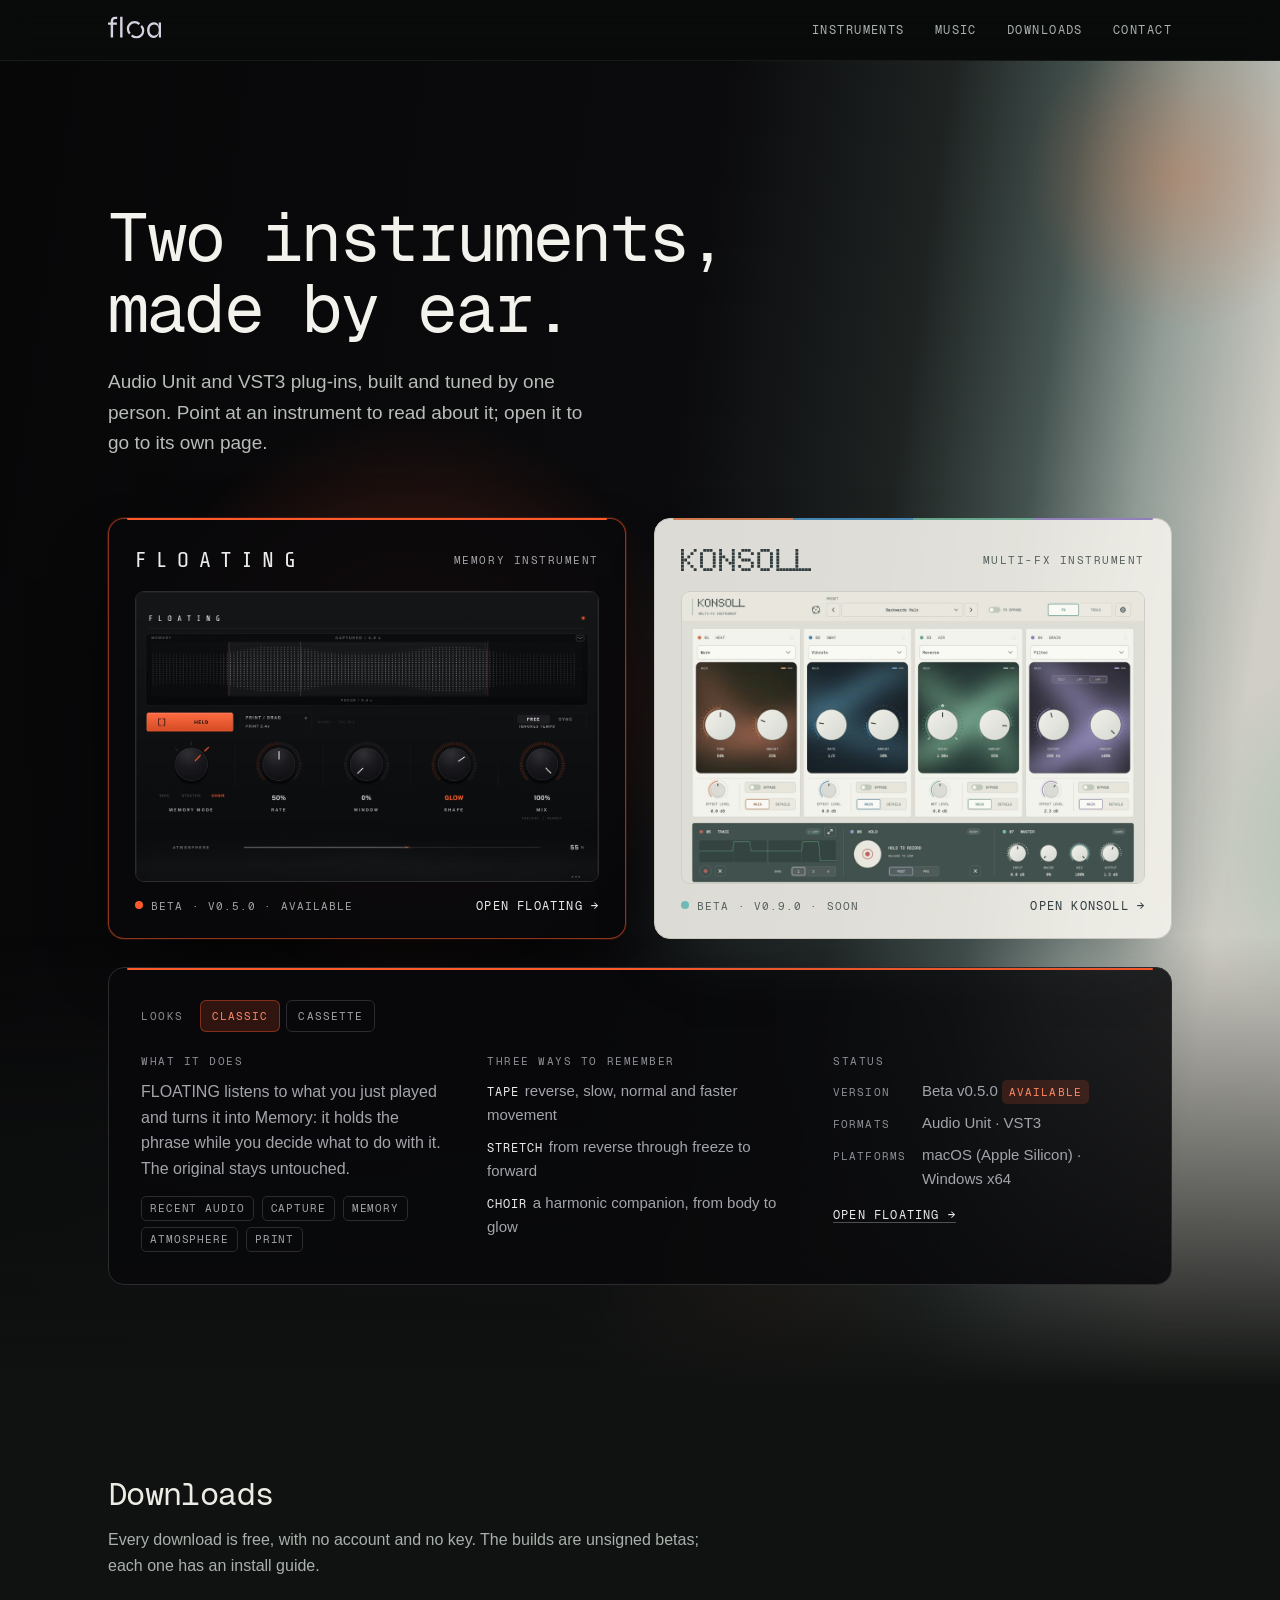
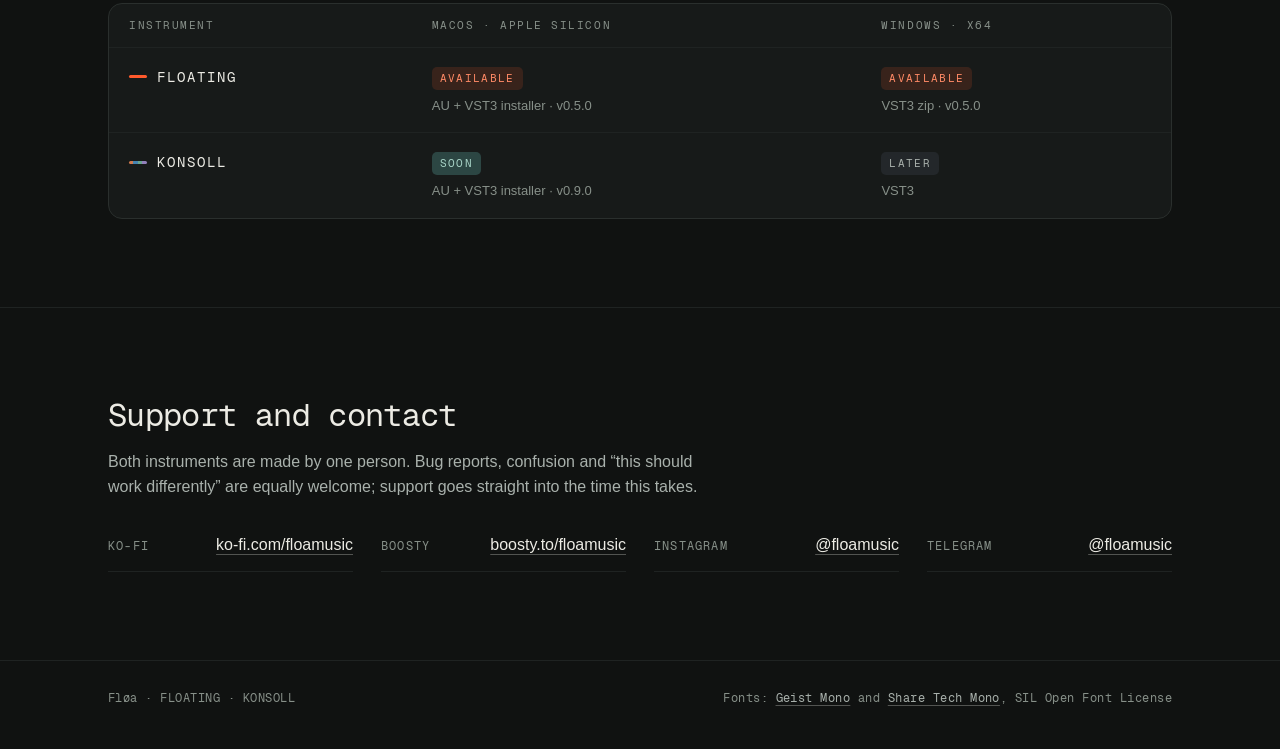
==== index.html @ 54c80e0b "FLOATING's looks: a Classic / Cassette switch for touch screens Phones and tablets have no hover, an" ====
<!DOCTYPE html>
<html lang="en">
<head>
<meta charset="utf-8">
<meta name="viewport" content="width=device-width, initial-scale=1">
<title>Fløa — FLOATING and KONSOLL</title>
<meta name="description" content="Instruments by Fløa: FLOATING, a capture-first memory instrument, and KONSOLL, a four-module multi-FX that moves with the track. Audio Unit and VST3.">
<meta name="theme-color" content="#111312">
<link rel="preload" href="assets/fonts/GeistMono-Regular.woff2" as="font" type="font/woff2" crossorigin>
<link rel="icon" href="assets/img/favicon.svg" type="image/svg+xml">
<link rel="icon" href="assets/img/favicon-32.png" sizes="32x32" type="image/png">
<link rel="apple-touch-icon" href="assets/img/apple-touch-icon.png">
<link rel="stylesheet" href="assets/css/site.css?v=20">
<link rel="canonical" href="https://floamusic.github.io/">
<meta property="og:type" content="website">
<meta property="og:title" content="Fløa — FLOATING and KONSOLL">
<meta property="og:description" content="Two instruments by Fløa. Audio Unit and VST3.">
<meta property="og:image" content="https://floamusic.github.io/assets/img/og.jpg">
<meta property="og:image:width" content="1200">
<meta property="og:image:height" content="630">
<meta property="og:url" content="https://floamusic.github.io/">
<meta name="twitter:card" content="summary_large_image">
<script type="application/ld+json">
{"@context": "https://schema.org", "@graph": [
  {"@type": "WebSite", "name": "Fløa", "url": "https://floamusic.github.io/"},
  {"@type": "SoftwareApplication", "name": "FLOATING", "url": "https://floamusic.github.io/floating-site/",
   "description": "A capture-first memory instrument: it holds what you just played as a Memory to reshape, place into atmosphere and print back.",
   "applicationCategory": "MultimediaApplication", "operatingSystem": "macOS, Windows",
   "offers": {"@type": "Offer", "price": "0", "priceCurrency": "USD"}, "author": {"@type": "Person", "name": "Fløa"}},
  {"@type": "SoftwareApplication", "name": "KONSOLL", "url": "https://floamusic.github.io/konsoll-site/",
   "description": "A four-module multi-FX instrument: HEAT, SWAY, AIR and GRAIN, with Trace, Hold, Scenes and MACRO.",
   "applicationCategory": "MultimediaApplication", "operatingSystem": "macOS",
   "offers": {"@type": "Offer", "price": "0", "priceCurrency": "USD"}, "author": {"@type": "Person", "name": "Fløa"}}
]}
</script>
</head>
<body>

<a class="skip" href="#instruments">Skip to the instruments</a>

<header class="topbar">
  <div class="wrap">
    <a class="brand" href="#top" aria-label="Fløa, home"><svg class="logo" viewBox="30 -700 1762 729.15" aria-hidden="true" focusable="false"><path fill="currentColor" d="M30-425L30-500L324-500L324-425L30-425ZM289-700L289-700L335-700L335-620L289-620Q264-621 243.50-613Q223-605 211-585.50Q199-566 199-530L199-530L199 0L119 0L119-530Q119-590 140.50-627.50Q162-665 200.50-682.50Q239-700 289-700ZM432 0L432-700L512-700L512 0L432 0ZM1542 10L1542 10Q1483 10 1433.50-23.50Q1384-57 1354.50-115.50Q1325-174 1325-249L1325-249Q1325-324 1355-383Q1385-442 1436.50-476Q1488-510 1552-510L1552-510Q1622-510 1658.50-474.50Q1695-439 1708.50-380Q1722-321 1722-249L1722-249Q1722-211 1714-166.50Q1706-122 1686.50-81.50Q1667-41 1632-15.50Q1597 10 1542 10ZM1562-66L1562-66Q1613-66 1646.50-91Q1680-116 1696-157.50Q1712-199 1712-249L1712-249Q1712-304 1695.50-345.50Q1679-387 1645.50-410.50Q1612-434 1562-434L1562-434Q1487-434 1446-381.50Q1405-329 1405-249L1405-249Q1405-196 1425.50-154.50Q1446-113 1481.50-89.50Q1517-66 1562-66ZM1712-100L1712-500L1792-500L1792 0L1719 0Q1719 0 1717.50-18Q1716-36 1714-60Q1712-84 1712-100L1712-100ZM729.03 -106.13A260.1 260.1 0 0 1 1096.87 -473.97L1044.63 -421.73A186.22 186.22 0 0 0 781.27 -158.37ZM1155.97 -414.87A260.1 260.1 0 0 1 788.13 -47.03L840.37 -99.27A186.22 186.22 0 0 0 1103.73 -362.63Z"/></svg></a>
    <nav class="topnav" aria-label="Sections">
      <a href="#instruments">Instruments</a>
      <a href="/music/">Music</a>
      <a href="#downloads">Downloads</a>
      <a href="#contact">Contact</a>
    </nav>
  </div>
</header>

<main id="top">

<div class="stage" id="stage" data-world="floating">
  <!-- Two worlds side by side on one wide strip: FLOATING's black and ember on the left, KONSOLL's
       light stone and module colours on the right. The page opens in FLOATING's world with
       KONSOLL's light showing at the right edge; choosing KONSOLL (pointing at it, or swiping to it
       on a phone) slides the strip across. Only the strip's transform changes, so the gradient is
       painted once and moved by the compositor. Decorative only. -->
  <div class="backdrop" aria-hidden="true">
    <div class="world" id="world">
      <div class="field"></div>
      <span class="pool ember"></span>
      <span class="pool ember-low"></span>
      <span class="pool heat"></span>
      <span class="pool sway"></span>
      <span class="pool air"></span>
      <span class="pool grain"></span>
      <span class="pool ink"></span>
      <span class="pool stone"></span>
      <div class="grain-noise"></div>
    </div>
    <div class="settle"></div>
  </div>

  <section class="hero">
    <div class="wrap">
      <h1>Two instruments, made by&nbsp;ear.</h1>
      <p class="lede">Audio Unit and VST3 plug-ins, built and tuned by one person. <span class="how-point">Point at an instrument to read about it; open it to go to its own page.</span><span class="how-swipe">Swipe across to the other one; tap a card to open its page.</span></p>
    </div>
  </section>

  <!-- ============================================================ CHOOSER -->
  <section id="instruments">
    <div class="wrap">
      <h2 class="sr-only">Choose an instrument</h2>

      <!-- Phones and touch screens: the instruments sit side by side and swipe; this row names
           them, shows where you are and scrolls to either one. -->
      <div class="pager" role="group" aria-label="Instruments">
        <button type="button" data-go="floating" aria-controls="slide-floating" aria-current="true">Floating</button>
        <span class="pager-track" aria-hidden="true"><span class="pager-thumb" id="pager-thumb"></span></span>
        <button type="button" data-go="konsoll" aria-controls="slide-konsoll" aria-current="false">Konsoll</button>
      </div>

      <div class="chooser" id="chooser">
        <div class="slide floating" id="slide-floating">
          <a class="instrument floating is-picked" href="/floating-site/" data-pick="floating" aria-describedby="info-floating">
            <span class="head"><span class="name">FLOATING</span><span class="kind">Memory instrument</span></span>
            <!-- The classic look turns into the cassette once the card is in view: the cassette is fetched
                 after the page has loaded and fades in over the classic. The classic render is moved
                 down in two bands so its knobs and Atmosphere sit where the cassette's do (README). -->
            <span class="shots" data-turn>
              <picture>
                <source type="image/avif" sizes="(max-width: 960px) min(calc(100vw - 76px), 620px), (hover: none) 620px, 540px"
                        srcset="assets/img/floating-classic-1080.avif 1080w, assets/img/floating-classic.avif 1920w, assets/img/floating-classic@2x.avif 2560w">
                <img class="shot"
                     src="assets/img/floating-classic.jpg"
                     srcset="assets/img/floating-classic-1080.jpg 1080w, assets/img/floating-classic.jpg 1920w, assets/img/floating-classic@2x.jpg 2560w"
                     sizes="(max-width: 960px) min(calc(100vw - 76px), 620px), (hover: none) 620px, 540px"
                     width="1920" height="1200"
                     alt="FLOATING's two looks on one held Memory: the classic interface, the Memory drawn across the top and the HELD button lit orange, turns into the cassette look, a paper label with the Memory in the window between two hubs. The Memory Mode, Rate, Window, Shape and Mix knobs stay where they are.">
              </picture>
              <picture class="next">
                <source type="image/avif" sizes="(max-width: 960px) min(calc(100vw - 76px), 620px), (hover: none) 620px, 540px"
                        data-srcset="assets/img/floating-1080.avif 1080w, assets/img/floating.avif 1920w, assets/img/floating@2x.avif 2560w">
                <img class="shot" alt="" decoding="async"
                     data-src="assets/img/floating.jpg?v=2"
                     data-srcset="assets/img/floating-1080.jpg?v=2 1080w, assets/img/floating.jpg?v=2 1920w, assets/img/floating@2x.jpg?v=2 2560w"
                     sizes="(max-width: 960px) min(calc(100vw - 76px), 620px), (hover: none) 620px, 540px"
                     width="1920" height="1200">
              </picture>
            </span>
            <span class="foot">
              <span class="status"><span class="dot" style="background: var(--fl-accent)" aria-hidden="true"></span>Beta · <span data-floating-version>v0.5.0</span> · available</span>
              <span class="open">Open FLOATING <span class="arrow" aria-hidden="true">→</span></span>
            </span>
          </a>

          <div class="info floating is-on" id="info-floating">
            <div class="looks-row"><h3>Looks</h3><span data-looks>Classic · Cassette</span></div>
            <div>
              <h3>What it does</h3>
              <p>FLOATING listens to what you just played and turns it into Memory: it holds the phrase while you decide what to do with it. The original stays untouched.</p>
              <ul class="flow" aria-label="Signal path"><li>Recent audio</li><li>Capture</li><li>Memory</li><li>Atmosphere</li><li>Print</li></ul>
            </div>
            <div>
              <h3>Three ways to remember</h3>
              <ul class="points">
                <li><b>Tape</b>reverse, slow, normal and faster movement</li>
                <li><b>Stretch</b>from reverse through freeze to forward</li>
                <li><b>Choir</b>a harmonic companion, from body to glow</li>
              </ul>
            </div>
            <div>
              <h3>Status</h3>
              <dl>
                <dt>Version</dt><dd>Beta <span data-floating-version>v0.5.0</span> <span class="state-inline ok">Available</span></dd>
                <dt>Formats</dt><dd>Audio Unit · VST3</dd>
                <dt>Platforms</dt><dd>macOS (Apple Silicon) · Windows x64</dd>
              </dl>
              <a class="go" href="/floating-site/">Open FLOATING →</a>
            </div>
          </div>
        </div>

        <div class="slide konsoll" id="slide-konsoll">
          <a class="instrument konsoll" href="/konsoll-site/" data-pick="konsoll" aria-describedby="info-konsoll">
            <span class="head"><img class="wordmark" src="assets/img/konsoll-wordmark.svg" width="128" height="22" alt="KONSOLL"><span class="kind">Multi-FX instrument</span></span>
            <picture>
              <source type="image/avif" sizes="(max-width: 960px) min(calc(100vw - 76px), 620px), (hover: none) 620px, 540px"
                      srcset="assets/img/konsoll-1080.avif 1080w, assets/img/konsoll.avif 1920w, assets/img/konsoll@2x.avif 2560w">
              <img class="shot"
                   src="assets/img/konsoll.jpg?v=2"
                   srcset="assets/img/konsoll-1080.jpg?v=2 1080w, assets/img/konsoll.jpg?v=2 1920w, assets/img/konsoll@2x.jpg?v=2 2560w"
                   sizes="(max-width: 960px) min(calc(100vw - 76px), 620px), (hover: none) 620px, 540px"
                   width="1920" height="1209"
                 alt="The KONSOLL interface playing the Backwards Halo preset: four modules, HEAT, SWAY, AIR and GRAIN, each with a coloured field and two knobs, above the Trace, Hold and Master sections.">
            </picture>
            <span class="foot">
              <span class="status"><span class="dot" style="background: #6fbab5" aria-hidden="true"></span>Beta · v0.9.0 · soon</span>
              <span class="open">Open KONSOLL <span class="arrow" aria-hidden="true">→</span></span>
            </span>
          </a>

          <div class="info konsoll" id="info-konsoll">
            <div>
              <h3>What it does</h3>
              <p>Four effect modules, HEAT, SWAY, AIR and GRAIN, each playing one of five effects, in any order or wiring. Everything can move with the track.</p>
              <ul class="flow" aria-label="Modules"><li>Heat</li><li>Sway</li><li>Air</li><li>Grain</li></ul>
            </div>
            <div>
              <h3>Highlights</h3>
              <ul class="points">
                <li><b>Trace</b>loops your knob movements over 1, 2 or 4 bars</li>
                <li><b>Hold</b>records a moment of audio and loops it</li>
                <li><b>Scenes</b>four sounds and a morph between two</li>
                <li><b>57 presets</b>loudness matched, each with a MACRO</li>
              </ul>
            </div>
            <div>
              <h3>Status</h3>
              <dl>
                <dt>Version</dt><dd>Beta v0.9.0 <span class="state-inline soon">Soon</span></dd>
                <dt>Formats</dt><dd>Audio Unit · VST3</dd>
                <dt>Platforms</dt><dd>macOS (Apple Silicon) · Windows later</dd>
              </dl>
              <a class="go" href="/konsoll-site/">Open KONSOLL →</a>
            </div>
          </div>
        </div>
      </div>
    </div>
  </section>

</div><!-- /stage -->

<div class="floor">
  <!-- ========================================================== DOWNLOADS -->
  <section id="downloads">
    <div class="wrap">
      <h2>Downloads</h2>
      <div class="text"><p>Every download is free, with no account and no key. The builds are unsigned betas; each one has an install guide.</p></div>
      <div class="table-wrap">
        <table>
          <thead><tr><th scope="col">Instrument</th><th scope="col">macOS · Apple Silicon</th><th scope="col">Windows · x64</th></tr></thead>
          <tbody>
            <tr>
              <td class="name"><a href="/floating-site/"><span class="mark" style="background: var(--fl-accent)" aria-hidden="true"></span>FLOATING</a></td>
              <td data-label="macOS&#10;Apple Silicon"><a class="state ok" href="/floating-site/#beta">Available</a><span class="sub">AU + VST3 installer · <span data-floating-version>v0.5.0</span></span></td>
              <td data-label="Windows&#10;x64"><a class="state ok" href="/floating-site/#beta">Available</a><span class="sub">VST3 zip · <span data-floating-version>v0.5.0</span></span></td>
            </tr>
            <tr>
              <td class="name"><a href="/konsoll-site/"><span class="mark" style="background: var(--konsoll-rule)" aria-hidden="true"></span>KONSOLL</a></td>
              <td data-label="macOS&#10;Apple Silicon"><span class="state soon">Soon</span><span class="sub">AU + VST3 installer · v0.9.0</span></td>
              <td data-label="Windows&#10;x64"><span class="state later">Later</span><span class="sub">VST3</span></td>
            </tr>
          </tbody>
        </table>
      </div>
    </div>
  </section>

  <!-- ============================================================ CONTACT -->
  <section id="contact">
    <div class="wrap">
      <h2>Support and contact</h2>
      <div class="text"><p>Both instruments are made by one person. Bug reports, confusion and “this should work differently” are equally welcome; support goes straight into the time this takes.</p></div>
      <div class="link-rows">
        <div class="link-row"><span class="k">Ko-fi</span><a href="https://ko-fi.com/floamusic" rel="noopener">ko-fi.com/floamusic</a></div>
        <div class="link-row"><span class="k">Boosty</span><a href="https://boosty.to/floamusic/donate" rel="noopener">boosty.to/floamusic</a></div>
        <div class="link-row"><span class="k">Instagram</span><a href="https://instagram.com/floamusic" rel="noopener">@floamusic</a></div>
        <div class="link-row"><span class="k">Telegram</span><a href="https://t.me/floamusic" rel="noopener">@floamusic</a></div>
      </div>
    </div>
  </section>
</div><!-- /floor -->
</main>

<footer>
  <div class="wrap">
    <span>Fløa · FLOATING · KONSOLL</span>
    <span>Fonts: <a href="assets/fonts/OFL-GeistMono.txt">Geist Mono</a> and <a href="assets/fonts/OFL-ShareTechMono.txt">Share Tech Mono</a>, SIL Open Font License</span>
  </div>
</footer>

<script>
/* The stage is always in one instrument's world, FLOATING's first. With a pointer, pointing at or
   focusing a card turns the stage to that world and shows its summary; the choice stays when the
   pointer leaves. On phones and touch screens the cards swipe sideways and the world follows the
   swipe continuously: only --p on the strip and the pager thumb changes per frame, read once per
   animation frame from a passive scroll listener. */
(function () {
  var stage = document.getElementById('stage');
  var world = document.getElementById('world');
  var thumb = document.getElementById('pager-thumb');
  var chooser = document.getElementById('chooser');
  var cards = document.querySelectorAll('[data-pick]');
  var infos = document.querySelectorAll('.info');
  var goes = document.querySelectorAll('[data-go]');
  var swipe = window.matchMedia('(max-width: 960px), (hover: none)');
  var still = window.matchMedia('(prefers-reduced-motion: reduce)');
  var current = 'floating';

  function choose(name) {
    if (name === current) return;
    current = name;
    stage.setAttribute('data-world', name);
    cards.forEach(function (c) { c.classList.toggle('is-picked', c.getAttribute('data-pick') === name); });
    infos.forEach(function (i) { i.classList.toggle('is-on', i.id === 'info-' + name); });
    goes.forEach(function (g) { g.setAttribute('aria-current', g.getAttribute('data-go') === name ? 'true' : 'false'); });
  }

  // Only a pointer that actually moves picks a card. Scrolling slides the cards under a resting
  // pointer and browsers then report it entering them; acting on that flipped the world mid-scroll
  // (05.10, recorded in Safari). Such reports carry the pointer's last screen position.
  var px = null, py = null;
  function moved(e) { return e.screenX !== px || e.screenY !== py; }
  document.addEventListener('mousemove', function (e) { px = e.screenX; py = e.screenY; }, { passive: true });
  cards.forEach(function (c) {
    function point(e) {
      if (swipe.matches) return;
      if (e.type !== 'focus' && !moved(e)) return;
      choose(c.getAttribute('data-pick'));
    }
    c.addEventListener('mouseenter', point);
    c.addEventListener('mousemove', point, { passive: true });
    c.addEventListener('focus', point);
  });

  function travel() { return chooser.scrollWidth - chooser.clientWidth; }
  var queued = false;
  function follow() {
    queued = false;
    if (!swipe.matches) return;
    var max = travel();
    var p = max > 0 ? Math.min(1, Math.max(0, chooser.scrollLeft / max)) : 0;
    world.style.setProperty('--p', p.toFixed(4));
    thumb.style.setProperty('--p', p.toFixed(4));
    choose(p > .5 ? 'konsoll' : 'floating');
  }
  chooser.addEventListener('scroll', function () {
    if (!queued) { queued = true; requestAnimationFrame(follow); }
  }, { passive: true });

  goes.forEach(function (g) {
    g.addEventListener('click', function () {
      chooser.scrollTo({ left: g.getAttribute('data-go') === 'konsoll' ? travel() : 0, behavior: still.matches ? 'auto' : 'smooth' });
    });
  });

  // Crossing between the swipe layout and the pointer layout keeps the chosen instrument.
  function layout() {
    if (swipe.matches) {
      chooser.scrollLeft = current === 'konsoll' ? travel() : 0;
      follow();
    } else {
      world.style.removeProperty('--p');
      thumb.style.removeProperty('--p');
    }
  }
  if (swipe.addEventListener) swipe.addEventListener('change', layout); else swipe.addListener(layout);
  window.addEventListener('resize', function () { if (!queued && swipe.matches) { queued = true; requestAnimationFrame(follow); } }, { passive: true });
  if (swipe.matches) follow();
})();
/* FLOATING's card opens on the classic look and turns into the cassette. Nothing of the cassette is
   fetched before the page has finished loading; the turn waits until its picture is decoded and the
   card has been in view for four seconds, long enough to take in the classic first. With a pointer,
   resting on the card brings the classic back while it stays (keyboard focus too); only a pointer
   that actually moves counts, as for picking a world. Touch screens have no hover, so "Looks" in the
   summary becomes a Classic / Cassette switch, which works everywhere: once someone presses it their
   choice stands and the timer no longer turns the card. Reduced motion swaps the looks without the
   fade (the stylesheet drops the transition). If the cassette cannot load, the classic stays and the
   switch's Cassette is disabled. */
(function () {
  var box = document.querySelector('[data-turn]');
  if (!box) return;
  var card = box.closest('.instrument'), next = box.querySelector('.next'), img = next.querySelector('img');
  var still = window.matchMedia('(prefers-reduced-motion: reduce)');
  var pointer = window.matchMedia('(min-width: 961px) and (hover: hover)');
  var fetched = false, ready = false, seen = false, timer = 0, held = false, chosen = false;
  var look = 'classic', buttons = [];
  function show() {
    var shown = ready && look === 'cassette' && !held ? 'cassette' : 'classic';
    box.classList.toggle('is-turned', shown === 'cassette');
    buttons.forEach(function (b) { b.setAttribute('aria-pressed', b.getAttribute('data-look') === shown ? 'true' : 'false'); });
  }
  function maybe() {
    if (!ready || !seen || timer || chosen) return;
    timer = setTimeout(function () { if (!chosen) { look = 'cassette'; show(); } }, still.matches ? 0 : 4000);
  }
  function fetchNext() {
    if (fetched) return;
    fetched = true;
    next.querySelectorAll('[data-srcset]').forEach(function (el) { el.srcset = el.getAttribute('data-srcset'); });
    img.src = img.getAttribute('data-src');
    var done = function () { ready = true; show(); maybe(); };
    var failed = function () { buttons.forEach(function (b) { if (b.getAttribute('data-look') === 'cassette') b.disabled = true; }); };
    if (img.decode) img.decode().then(done, failed); else { img.onload = done; img.onerror = failed; }
  }
  if (document.readyState === 'complete') fetchNext(); else window.addEventListener('load', fetchNext);
  if ('IntersectionObserver' in window) {
    new IntersectionObserver(function (entries, io) {
      if (entries[0].isIntersecting) { seen = true; io.disconnect(); maybe(); }
    }, { threshold: .6 }).observe(box);
  } else { seen = true; }

  function hold(on) { if (held !== on) { held = on; show(); } }
  var px = null, py = null;
  card.addEventListener('mousemove', function (e) {
    var moved = e.screenX !== px || e.screenY !== py;
    px = e.screenX; py = e.screenY;
    if (moved && pointer.matches) hold(true);
  }, { passive: true });
  card.addEventListener('mouseleave', function () { hold(false); });
  card.addEventListener('focus', function () { if (pointer.matches) hold(true); });
  card.addEventListener('blur', function () { hold(false); });

  var dd = document.querySelector('[data-looks]');
  if (dd) {
    var group = document.createElement('span');
    group.className = 'looks'; group.setAttribute('role', 'group'); group.setAttribute('aria-label', 'Look shown on the FLOATING card');
    [['classic', 'Classic'], ['cassette', 'Cassette']].forEach(function (l) {
      var b = document.createElement('button');
      b.type = 'button'; b.textContent = l[1]; b.setAttribute('data-look', l[0]);
      b.addEventListener('click', function () {
        chosen = true; clearTimeout(timer); look = l[0];
        if (look === 'cassette') fetchNext();
        show();
      });
      buttons.push(b); group.appendChild(b);
    });
    dd.textContent = ''; dd.appendChild(group);
    show();
  }
})();
/* FLOATING's current version, read from its site's latest release and kept for an hour, so
   repeat visits do not spend GitHub's per-visitor request allowance (a refused request shows as
   a console error). The markup already carries a correct fallback, so a blocked or rate-limited
   request leaves the page as it was. */
(function () {
  var KEY = 'floa.floatingTag', HOUR = 3600000;
  function show(tag) {
    document.querySelectorAll('[data-floating-version]').forEach(function (el) { el.textContent = tag; });
  }
  try {
    var kept = JSON.parse(localStorage.getItem(KEY) || 'null');
    if (kept && /^v\d+\.\d+\.\d+/.test(kept.tag) && Date.now() - kept.at < HOUR) { show(kept.tag); return; }
  } catch (e) {}
  if (!window.fetch) return;
  fetch('https://api.github.com/repos/floamusic/floating-site/releases/latest', { headers: { Accept: 'application/vnd.github+json' } })
    .then(function (r) { return r.ok ? r.json() : null; })
    .then(function (release) {
      if (!release || !/^v\d+\.\d+\.\d+/.test(release.tag_name || '')) return;
      show(release.tag_name);
      try { localStorage.setItem(KEY, JSON.stringify({ tag: release.tag_name, at: Date.now() })); } catch (e) {}
    })
    .catch(function () {});
})();
</script>
</body>
</html>
---- assets/css/site.css ----
/* Fløa — showcase stylesheet.
   A stage where the two instruments' worlds meet: FLOATING's black and ember (its kDark palette)
   on one side, KONSOLL's light stone and four module colours (Soft Strata) on the other, joined
   by the graphite of KONSOLL's performance panel, laid side by side on one wide strip. The page
   opens in FLOATING's world with KONSOLL's light at the right edge; choosing KONSOLL slides the
   strip across (a transform only, so the gradient is painted once). Colour pools drift slowly on
   screens with a pointer and stay still on phones. Each card and summary is drawn in its own
   instrument's palette. Below the stage, downloads and contact sit on a graphite floor.
   Geist Mono is both plug-ins' UI voice; Share Tech Mono appears only in the FLOATING name.
   Fonts are self-hosted (SIL OFL, licences beside them); nothing loads from a CDN. */

@font-face {
  font-family: "Geist Mono";
  src: url("../fonts/GeistMono-Regular.woff2") format("woff2"), url("../fonts/GeistMono-Regular.ttf") format("truetype");
  font-weight: 400; font-style: normal; font-display: swap;
}
@font-face {
  font-family: "ShareTechMono";
  src: url("../fonts/ShareTechMono-Regular.woff2") format("woff2"), url("../fonts/ShareTechMono-Regular.ttf") format("truetype");
  font-weight: 400; font-style: normal; font-display: swap;
}

:root {
  color-scheme: dark;
  /* Room and floor */
  --floor: #101211;
  --floor-plate: #171a19;
  --line: #2a2f2d;
  --line-soft: #1f2322;
  --ink: #ecebe4;
  --ink-muted: #a9b1ac;   /* 8.4:1 on --floor */
  --ink-low: #879089;     /* 5.6:1 on --floor */
  /* FLOATING (kDark) */
  --fl-bg: #050506;
  --fl-plate: rgba(9, 9, 11, .86);
  --fl-ink: #ececec;
  --fl-muted: #a3a5ab;
  --fl-line: #2b2b30;
  --fl-accent: #ff5a2c;
  /* KONSOLL (Soft Strata) */
  --ko-surface: #deddd6;
  --ko-plate: rgba(244, 242, 236, .9);
  --ko-line: #cfcdc5;
  --ko-ink: #303b3d;
  --ko-muted: #56605f;    /* 6.0:1 on --ko-plate */
  --ko-teal: #387e7b;
  --ko-perf: #43514e;
  --heat: #cf794e; --sway: #4584b1; --air: #68a58e; --grain: #9280bb;
  --konsoll-rule: linear-gradient(90deg, var(--heat) 0 25%, var(--sway) 25% 50%, var(--air) 50% 75%, var(--grain) 75%);

  --mono: "Geist Mono", ui-monospace, "SF Mono", Menlo, Consolas, monospace;
  --sans: -apple-system, BlinkMacSystemFont, "Helvetica Neue", Helvetica, Arial, sans-serif;
  --gutter: clamp(20px, 5.6vw, 48px);
  --measure: 1160px;
  --measure-text: 600px;
  --ease: cubic-bezier(.16, 1, .3, 1);
}

/* Pages on floamusic.github.io (this showcase, Music and the two instruments' own sites) cross-fade
   into one another where the browser can; all of them opt in, elsewhere the link just loads. */
@media (prefers-reduced-motion: no-preference) { @view-transition { navigation: auto; } }

*, *::before, *::after { box-sizing: border-box; }
/* The scrollbar has no track of its own and a translucent thumb, so it reads over KONSOLL's
   light stone and the graphite floor alike (05.10: a dark track flashed over the light world
   while scrolling). */
html { -webkit-text-size-adjust: 100%; scroll-behavior: smooth; background: var(--floor); scrollbar-color: rgba(128, 134, 131, .55) transparent; }
body { margin: 0; background: var(--floor); color: var(--ink); font: 16px/1.6 var(--sans); }
::selection { background: rgba(255, 90, 44, .35); color: #fff; }
@media (prefers-reduced-motion: reduce) {
  html { scroll-behavior: auto; }
  *, *::before, *::after { animation: none !important; transition-duration: .01ms !important; }
}
img { max-width: 100%; height: auto; display: block; }
a { color: var(--ink); text-decoration: underline; text-decoration-color: rgba(236, 235, 228, .3); text-underline-offset: .22em; text-decoration-thickness: 1px; }
a:hover { text-decoration-color: currentColor; }
:focus-visible { outline: 2px solid #6fbab5; outline-offset: 3px; border-radius: 4px; }
.wrap { max-width: var(--measure); margin: 0 auto; padding-inline: var(--gutter); }
.sr-only { position: absolute; width: 1px; height: 1px; overflow: hidden; clip-path: inset(50%); white-space: nowrap; }
.skip { position: absolute; left: -9999px; }
.skip:focus { left: 16px; top: 12px; background: var(--ink); color: var(--floor); padding: 8px 12px; z-index: 50; }

/* ---------- top bar: a dark rail so the links read over either world ---------- */
.topbar { position: sticky; top: 0; z-index: 30; background: rgba(8, 9, 9, .74); -webkit-backdrop-filter: blur(14px) saturate(1.2); backdrop-filter: blur(14px) saturate(1.2); border-bottom: 1px solid rgba(255, 255, 255, .06); }
.topbar .wrap { display: flex; align-items: center; justify-content: space-between; gap: 16px; min-height: 60px; flex-wrap: wrap; }
/* The Fløa wordmark (Floa logo for site/final), drawn in the logo's own light tone. */
.brand { display: inline-flex; align-items: center; color: #d6d1e0; text-decoration: none; }
/* Raised so the letters' body, not the tall f and l, centres on the nav's capitals. */
.brand .logo { display: block; height: 22px; width: auto; transform: translateY(-2.5px); }
.topnav { display: flex; gap: clamp(14px, 3vw, 30px); flex-wrap: wrap; }
.topnav a { font: 12px/1 var(--mono); letter-spacing: .12em; text-transform: uppercase; color: var(--ink-muted); text-decoration: none; padding-block: 8px; }
.topnav a:hover { color: var(--ink); }

/* Phones: the bar stacks into two rows with room above, between and below; the links stay on
   one line and scroll sideways if a narrow screen cannot fit them (04.10: the rows sat flush
   against the top edge and the bottom rule). */
@media (max-width: 600px) {
  .topbar .wrap { min-height: 0; padding-block: 14px 10px; row-gap: 10px; }
  .topnav { width: 100%; flex-wrap: nowrap; gap: 20px; overflow-x: auto; scrollbar-width: none; -webkit-overflow-scrolling: touch; }
  .topnav::-webkit-scrollbar { display: none; }
  .topnav a { white-space: nowrap; letter-spacing: .08em; padding-block: 6px; }
}
@media (max-width: 360px) {
  .topnav { gap: 13px; }
  .topnav a { letter-spacing: .03em; font-size: 11px; }
}

/* ---------- stage and backdrop ---------- */
/* The strip is twice the stage's width with the border between the worlds at its middle. --s is
   where that border sits across the stage (0 = left edge, 1 = right edge): --s0 in FLOATING's
   world, --s1 in KONSOLL's, and --p (0..1) travels between them. In FLOATING's world the border
   sits just inside the right edge, so KONSOLL's light and colour show there and invite a look. */
.stage { position: relative; isolation: isolate; overflow: hidden; padding-bottom: clamp(56px, 8vw, 104px); }
/* Under the strip lies a still copy of its field at the chosen world's resting place, a safety net:
   anything of the strip not yet painted shows the same gradient rather than the page behind. The
   field's 200% width and the strip's offset of (s - 1) stage widths map to a background position
   of (1 - s) * 100%. */
.backdrop { position: absolute; inset: 0; z-index: -1; pointer-events: none; overflow: hidden;
  background-color: var(--fl-bg); background-repeat: no-repeat;
  background-size: 200% 100%; background-position: calc((1 - var(--s0)) * 100%) 0; }
.stage[data-world="konsoll"] .backdrop { background-color: var(--ko-surface); background-position: calc((1 - var(--s1)) * 100%) 0; }
.stage { --s0: .8; --s1: -.06; }
.world {
  position: absolute; top: 0; bottom: 0; left: 0; width: 200%;
  --p: 0;
  transform: translate3d(calc((var(--s0) + (var(--s1) - var(--s0)) * var(--p) - 1) * 50%), 0, 0);
  will-change: transform;
  transition: transform 1.1s var(--ease);
}
.stage[data-world="konsoll"] .world { --p: 1; }
/* Desktop: the strip moves by its left edge, not by a transform. Safari paints a transformed layer
   in tiles and shows the tiles sliding into view before it has painted them, so quick switches
   between worlds flashed light and dark bands at the edges (05.10: recorded in Safari, 91 frames
   of 2800 with gaps; moved by left, none, at about 110 frames a second during a switch). Moving
   by left repaints the visible stage each frame instead. Phones keep the transform: there the
   strip follows the swipe every frame. */
@media (min-width: 961px) and (hover: hover) {
  .world {
    will-change: auto; transform: none;
    left: calc((var(--s0) + (var(--s1) - var(--s0)) * var(--p) - 1) * 100%);
    transition: left 1.1s var(--ease);
  }
}
/* The strip itself only covers the stage while the border is inside it; KONSOLL's world sets the
   border just past the left edge, so each world runs on past its end in its own outer colour
   (04.10: without this the right edge showed the black page behind). They tuck 2px under the
   strip and sit beneath its contents, so a strip edge on a half pixel leaves no dark seam and
   the grain carries on over them. */
.world::before, .world::after { content: ""; position: absolute; top: 0; bottom: 0; width: 25%; z-index: -1; }
.world::before { right: calc(100% - 2px); background: var(--fl-bg); }
.world::after { left: calc(100% - 2px); background: var(--ko-surface); }
.field { position: absolute; inset: 0; }
.field, .backdrop {
  background-image: linear-gradient(var(--tilt, 98deg),
    var(--fl-bg) 0%,
    #0a0a0c 36%,
    #1d2221 44%,
    var(--ko-perf) 49%,
    #8f9a94 53%,
    #cfcdc5 58%,
    var(--ko-surface) 100%);
}
/* Pools are placed in strip coordinates: FLOATING's embers left of the middle, KONSOLL's module
   colours right of it, so each world carries its own light when the strip slides. */
.pool { position: absolute; border-radius: 50%; }
.pool.ember { width: 62vmax; height: 62vmax; left: calc(26% - 31vmax); top: 18%; background: radial-gradient(closest-side, rgba(255, 90, 44, .30), rgba(255, 90, 44, .10) 45%, transparent 72%); }
.pool.ember-low { width: 40vmax; height: 40vmax; left: calc(40% - 20vmax); bottom: -16vmax; background: radial-gradient(closest-side, rgba(141, 77, 55, .38), transparent 70%); }
.pool.heat { width: 34vmax; height: 34vmax; left: calc(56% - 17vmax); top: -8vmax; background: radial-gradient(closest-side, rgba(207, 121, 78, .42), transparent 70%); }
.pool.sway { width: 38vmax; height: 38vmax; left: calc(78% - 19vmax); top: 10%; background: radial-gradient(closest-side, rgba(69, 132, 177, .40), transparent 70%); }
.pool.air { width: 44vmax; height: 44vmax; left: calc(64% - 22vmax); top: 38%; background: radial-gradient(closest-side, rgba(104, 165, 142, .38), transparent 70%); }
.pool.grain { width: 36vmax; height: 36vmax; left: calc(86% - 18vmax); bottom: -10vmax; background: radial-gradient(closest-side, rgba(146, 128, 187, .40), transparent 70%); }
/* Phones only: KONSOLL's stone light and FLOATING's ink, each at the edge of the other world,
   level with the cards. */
.pool.stone { display: none; background: radial-gradient(closest-side, rgba(222, 221, 214, .62), rgba(222, 221, 214, .2) 55%, transparent 76%); }
.pool.ink { display: none; background: radial-gradient(closest-side, rgba(5, 5, 6, .7), transparent 72%); }
@media (hover: hover) and (min-width: 961px) and (prefers-reduced-motion: no-preference) {
  .pool { will-change: transform; }
  .pool.ember { animation: drift-a 34s var(--ease) infinite alternate; }
  .pool.ember-low { animation: drift-b 41s ease-in-out infinite alternate; }
  .pool.heat { animation: drift-b 29s ease-in-out infinite alternate; }
  .pool.sway { animation: drift-a 37s ease-in-out infinite alternate-reverse; }
  .pool.air { animation: drift-c 31s ease-in-out infinite alternate; }
  .pool.grain { animation: drift-c 43s ease-in-out infinite alternate-reverse; }
}
@keyframes drift-a { from { transform: translate3d(0, 0, 0) scale(1); } to { transform: translate3d(6vmax, -4vmax, 0) scale(1.12); } }
@keyframes drift-b { from { transform: translate3d(0, 0, 0) scale(1.05); } to { transform: translate3d(-5vmax, 5vmax, 0) scale(.94); } }
@keyframes drift-c { from { transform: translate3d(0, 0, 0) scale(.96); } to { transform: translate3d(-7vmax, -3vmax, 0) scale(1.1); } }
/* Film grain keeps the large gradients from banding and gives them the plug-ins' material feel.
   A ready-made tile (mid grey, noise in its alpha), not an SVG feTurbulence filter: Safari
   re-rendered the filter for every patch it painted and fell behind on a fast scroll, leaving
   unpainted patches (05.10; Chrome caches it). */
.grain-noise { position: absolute; inset: 0 -25%; opacity: .09; mix-blend-mode: overlay; background: url("../img/grain.png") 0 0 / 160px 160px repeat; }
/* The stage settles into the graphite floor. */
.settle { position: absolute; left: 0; right: 0; bottom: 0; height: 34%; background: linear-gradient(to bottom, rgba(16, 18, 17, 0), var(--floor)); }

/* ---------- hero: the copy takes the ink of the world it stands in ---------- */
.hero { padding-block: clamp(64px, 11vw, 148px) clamp(36px, 5vw, 60px); }
h1 { font: 400 clamp(34px, 6vw, 68px)/1.04 var(--mono); letter-spacing: -.035em; margin: 0 0 24px; max-width: 17ch; text-wrap: balance; color: #f3f2ec; }
.lede { font-size: clamp(17px, 1.9vw, 19px); color: #b7bdb8; max-width: 46ch; margin: 0; }
.hero h1, .hero .lede { transition: color .5s ease .3s; }
.stage[data-world="konsoll"] .hero h1 { color: var(--ko-ink); }
.stage[data-world="konsoll"] .hero .lede { color: #46524f; }
.how-swipe { display: none; }

/* ---------- instrument cards ---------- */
/* Wide screens with a pointer: the two cards side by side and one summary under both, in the
   chosen instrument's world. Both summaries share the cell, so switching never shifts the page. */
.chooser { display: grid; grid-template-columns: 1fr 1fr; gap: clamp(16px, 2.4vw, 28px); }
.slide { display: contents; }
.slide.floating .instrument { grid-area: 1 / 1; }
.slide.konsoll .instrument { grid-area: 1 / 2; }
.instrument {
  position: relative; display: grid; grid-template-rows: auto auto 1fr; gap: 16px; min-width: 0;
  padding: clamp(18px, 2.6vw, 26px); border-radius: 16px; text-decoration: none;
  transition: transform .5s var(--ease), box-shadow .5s var(--ease), border-color .3s ease;
}
.instrument::before { content: ""; position: absolute; left: 18px; right: 18px; top: -1px; height: 2px; border-radius: 2px; background: var(--rule); }
.instrument .head { display: flex; justify-content: space-between; align-items: center; gap: 12px; flex-wrap: wrap; min-height: 30px; }
.instrument .name { font: 400 clamp(18px, 2.3vw, 22px)/1 var(--mono); letter-spacing: .42em; margin-right: -.42em; }
.instrument .kind { font: 11px/1 var(--mono); letter-spacing: .14em; text-transform: uppercase; }
.instrument .shot { border-radius: 9px; width: 100%; }
/* FLOATING's two looks: the cassette lies over the classic and fades in, and out again while a
   pointer rests on the card (index.html, data-turn). */
.instrument .shots { position: relative; display: block; }
.instrument .shots picture { display: block; }
.instrument .shots .next { position: absolute; inset: 0; opacity: 0; transition: opacity 1.1s ease-in-out; }
.instrument .shots .next img { height: 100%; }
.instrument .shots.is-turned .next { opacity: 1; }
.instrument .foot { align-self: end; display: flex; justify-content: space-between; align-items: baseline; gap: 12px; flex-wrap: wrap; }
.instrument .status { font: 11px/1 var(--mono); letter-spacing: .1em; text-transform: uppercase; }
.instrument .open { font: 12px/1 var(--mono); letter-spacing: .1em; text-transform: uppercase; display: inline-flex; gap: 8px; align-items: center; }
.instrument .open .arrow { transition: transform .4s var(--ease); }
.instrument:hover .open .arrow, .instrument:focus-visible .open .arrow { transform: translateX(5px); }
@media (hover: hover) { .instrument:hover { transform: translateY(-4px); } }
.dot { width: 8px; height: 8px; border-radius: 50%; display: inline-block; margin-right: 8px; vertical-align: 1px; }

.instrument.floating { --rule: var(--fl-accent); background: var(--fl-plate); color: var(--fl-ink); border: 1px solid var(--fl-line); box-shadow: 0 30px 60px -28px rgba(0, 0, 0, .9); }
.instrument.floating .name { font-family: "ShareTechMono", var(--mono); }
.instrument.floating .kind, .instrument.floating .status { color: var(--fl-muted); }
.instrument.floating .shot { border: 1px solid var(--fl-line); }
.instrument.floating:hover, .instrument.floating:focus-visible, .instrument.floating.is-picked { border-color: rgba(255, 90, 44, .55); box-shadow: 0 34px 70px -26px rgba(0, 0, 0, .95), 0 0 0 1px rgba(255, 90, 44, .18); }
.instrument.floating:focus-visible { outline-color: var(--fl-accent); }

.instrument.konsoll { --rule: var(--konsoll-rule); background: var(--ko-plate); color: var(--ko-ink); border: 1px solid #c9c7bf; box-shadow: 0 30px 60px -30px rgba(48, 59, 61, .55); }
.instrument.konsoll .kind, .instrument.konsoll .status { color: var(--ko-muted); }
/* The plug-in's own dotted wordmark (Assets/KonsollWordmark.svg), as in its header. */
.instrument.konsoll .wordmark { height: 22px; width: auto; }
.instrument.konsoll .shot { border: 1px solid var(--ko-line); }
.instrument.konsoll:hover, .instrument.konsoll:focus-visible, .instrument.konsoll.is-picked { border-color: rgba(56, 126, 123, .6); box-shadow: 0 34px 70px -28px rgba(48, 59, 61, .65), 0 0 0 1px rgba(56, 126, 123, .2); }
.instrument.konsoll:focus-visible { outline-color: var(--ko-teal); }

/* ---------- summaries, each drawn in its instrument's world ---------- */
.info {
  grid-area: 2 / 1 / 3 / 3; position: relative; overflow: hidden; border-radius: 16px;
  display: grid; grid-template-columns: repeat(3, minmax(0, 1fr)); gap: 24px clamp(24px, 3.2vw, 40px); align-content: start;
  padding: clamp(22px, 3vw, 32px);
  visibility: hidden; opacity: 0; transform: translateY(6px);
  transition: opacity .45s var(--ease), transform .6s var(--ease), visibility 0s linear .45s;
}
.info.is-on { visibility: visible; opacity: 1; transform: none; transition-delay: 0s; }
.info::before { content: ""; position: absolute; left: 18px; right: 18px; top: 0; height: 2px; border-radius: 2px; background: var(--rule); }
.info h3 { font: 11px/1 var(--mono); letter-spacing: .14em; text-transform: uppercase; margin: 0 0 12px; }
.info p { margin: 0; }
.info .flow { margin: 14px 0 0; padding: 0; list-style: none; display: flex; flex-wrap: wrap; gap: 6px 8px; font: 11px/1 var(--mono); letter-spacing: .08em; text-transform: uppercase; }
.info .flow li { padding: 6px 8px; border: 1px solid; border-radius: 5px; }
.info ul.points { margin: 0; padding: 0; list-style: none; display: grid; gap: 8px; }
.info ul.points li { font-size: 15px; }
.info ul.points b { font: 400 12px/1.4 var(--mono); letter-spacing: .08em; text-transform: uppercase; margin-right: 6px; }
.info dl { margin: 0; display: grid; grid-template-columns: auto 1fr; align-items: baseline; gap: 8px 16px; font-size: 15px; }
.info dt { font: 11px/1.9 var(--mono); letter-spacing: .1em; text-transform: uppercase; }
.info dd { margin: 0; }
.info .go { margin-top: 18px; display: inline-flex; font: 12px/1 var(--mono); letter-spacing: .1em; text-transform: uppercase; }
.state-inline { font: 11px/1 var(--mono); letter-spacing: .1em; text-transform: uppercase; padding: 5px 7px; border-radius: 5px; }

.info.floating { --rule: var(--fl-accent); color: var(--fl-ink); background: var(--fl-plate); border: 1px solid var(--fl-line); }
.info.floating h3, .info.floating dt { color: #8e9096; }
.info.floating p, .info.floating li, .info.floating dd { color: var(--fl-muted); }
.info.floating .flow li { border-color: var(--fl-line); }
.info.floating b, .info.floating .go { color: var(--fl-ink); }
.info.floating .state-inline { background: rgba(255, 90, 44, .16); color: #ff8a66; }
/* "Looks" as a Classic / Cassette switch for FLOATING's card (built by index.html's script). It
   opens the summary, so on a phone it sits right under the card it changes. */
.info .looks-row { grid-column: 1 / -1; display: flex; align-items: center; flex-wrap: wrap; gap: 10px 16px; }
.info .looks-row h3 { margin: 0; }
.looks { display: inline-flex; gap: 6px; flex-wrap: wrap; vertical-align: middle; }
.looks button {
  appearance: none; min-height: 32px; padding: 0 11px; border-radius: 6px; cursor: pointer;
  font: 11px/1 var(--mono); letter-spacing: .1em; text-transform: uppercase;
  background: transparent; color: var(--fl-muted); border: 1px solid var(--fl-line);
  transition: color .2s ease, background-color .2s ease, border-color .2s ease;
}
.looks button:hover:not(:disabled) { color: var(--fl-ink); border-color: #4a4a52; }
.looks button[aria-pressed="true"] { background: rgba(255, 90, 44, .16); border-color: rgba(255, 90, 44, .4); color: #ff8a66; }
.looks button:disabled { opacity: .4; cursor: default; }
.looks button:focus-visible { outline-color: var(--fl-accent); }

.info.konsoll { --rule: var(--konsoll-rule); color: var(--ko-ink); background: var(--ko-plate); border: 1px solid #c9c7bf; }
.info.konsoll h3, .info.konsoll dt { color: var(--ko-muted); }
.info.konsoll p, .info.konsoll li, .info.konsoll dd { color: #46524f; }
.info.konsoll .flow li { border-color: var(--ko-line); background: #faf9f5; }
.info.konsoll b, .info.konsoll .go { color: var(--ko-ink); }
.info.konsoll .go { text-decoration-color: rgba(48, 59, 61, .35); }
.info.konsoll .state-inline { background: #e0ebe6; color: var(--ko-teal); }

/* ---------- pager: only where the cards swipe ---------- */
.pager { display: none; align-items: center; gap: 14px; margin: 0 0 16px; }
.pager button { appearance: none; background: none; border: 0; padding: 10px 0; cursor: pointer; font: 12px/1 var(--mono); letter-spacing: .14em; text-transform: uppercase; color: #8d968f; transition: color .3s ease; }
.pager button[aria-current="true"] { color: #f3f2ec; }
.pager-track { position: relative; flex: 1; height: 2px; border-radius: 2px; background: rgba(236, 235, 228, .16); overflow: hidden; transition: background-color .4s ease; }
.pager-thumb { --p: 0; position: absolute; left: 0; top: 0; bottom: 0; width: 34%; border-radius: 2px; background: var(--fl-accent); transform: translate3d(calc(var(--p) * 194.1%), 0, 0); transition: background-color .4s ease; }
.stage[data-world="konsoll"] .pager button { color: var(--ko-muted); }
.stage[data-world="konsoll"] .pager button[aria-current="true"] { color: var(--ko-ink); }
.stage[data-world="konsoll"] .pager-track { background: rgba(48, 59, 61, .18); }
.stage[data-world="konsoll"] .pager-thumb { background: var(--ko-teal); }

/* ---------- phones and touch screens: the instruments swipe sideways ----------
   Each card carries its own summary; the next card shows at the edge. The world follows the
   swipe directly, so the strip's own transition is off. Drifting pools, the grain blend and
   backdrop blurs are left out here: the backdrop is painted once and only slides. */
@media (max-width: 960px), (hover: none) {
  /* The border waits just past the right edge, so the hero and pager copy stay on dark; the
     invitation is the light and colour leaking in beside the next card. Pools are sized to the
     phone and set level with the cards. */
  .stage { --s0: .97; --s1: -.06; }
  .world { transition: none; }
  .pool.stone, .pool.ink { display: block; }
  .pool.ember { width: 120vw; height: 120vw; left: calc(30% - 60vw); top: -10vw; }
  .pool.ember-low { width: 90vw; height: 90vw; left: calc(36% - 45vw); top: 700px; bottom: auto; }
  .pool.ink { width: 90vw; height: 90vw; left: calc(44% - 45vw); top: 380px; }
  .pool.stone { width: 90vw; height: 90vw; left: calc(56% - 45vw); top: 380px; }
  .pool.heat { width: 80vw; height: 80vw; left: calc(58% - 40vw); top: 320px; }
  .pool.sway { width: 90vw; height: 90vw; left: calc(62% - 45vw); top: 600px; }
  .pool.air { width: 110vw; height: 110vw; left: calc(70% - 55vw); top: 180px; }
  .pool.grain { width: 90vw; height: 90vw; left: calc(80% - 45vw); bottom: -10vw; }
  .field, .backdrop { --tilt: 90deg; }
  .grain-noise { mix-blend-mode: normal; opacity: .045; }
  .topbar { background: rgba(8, 9, 9, .94); -webkit-backdrop-filter: none; backdrop-filter: none; }
  .hero h1, .hero .lede { transition: color .3s ease; }
  .how-point { display: none; }
  .how-swipe { display: inline; }
  .pager { display: flex; }

  /* One grid for both slides, so the cards share a height (their renders differ in shape)
     and both summaries start on the same line; each slide spans the two rows as a subgrid. */
  .chooser {
    --slide-w: min(calc(100% - 2 * var(--gutter) - 36px), 620px);
    display: grid; gap: 14px;
    grid-template-columns: calc(var(--gutter) - 14px) var(--slide-w) var(--slide-w) calc(var(--gutter) - 14px);
    grid-template-rows: auto 1fr;
    margin-inline: calc(var(--gutter) * -1); padding-block: 6px 2px;
    overflow-x: auto; overscroll-behavior-x: contain; -webkit-overflow-scrolling: touch;
    scroll-snap-type: x mandatory; scroll-padding-inline: var(--gutter); scrollbar-width: none;
  }
  .chooser::-webkit-scrollbar { display: none; }
  /* Spacers rather than padding: some engines drop a scroller's end padding. */
  .chooser::before, .chooser::after { content: ""; grid-row: 1 / 3; }
  .slide {
    display: grid; grid-row: 1 / 3; grid-template-rows: subgrid; gap: 14px;
    scroll-snap-align: start; scroll-snap-stop: always;
  }
  .slide.konsoll { scroll-snap-align: end; }
  .slide.floating .instrument, .slide.konsoll .instrument { grid-area: auto; }
  .info { grid-area: auto; visibility: visible; opacity: 1; transform: none; transition: none; grid-template-columns: 1fr; gap: 22px; }
  .instrument:hover { transform: none; }
}

/* ---------- floor: downloads and contact ---------- */
.floor { background: var(--floor); }
.floor section { padding-block: clamp(48px, 7vw, 88px); border-top: 1px solid var(--line-soft); }
.floor section:first-child { border-top: 0; }
h2 { font: 400 clamp(24px, 3.2vw, 32px)/1.2 var(--mono); letter-spacing: -.02em; margin: 0 0 14px; text-wrap: balance; }
.text { max-width: var(--measure-text); }
.text p { margin: 0 0 14px; color: var(--ink-muted); }

.table-wrap { overflow-x: auto; margin-top: 24px; border: 1px solid var(--line); border-radius: 14px; background: var(--floor-plate); }
table { width: 100%; border-collapse: collapse; min-width: 520px; font-variant-numeric: tabular-nums; }
th, td { text-align: left; padding: 16px 20px; border-bottom: 1px solid var(--line-soft); vertical-align: baseline; }
tr:last-child td { border-bottom: 0; }
th { font: 11px/1 var(--mono); letter-spacing: .14em; text-transform: uppercase; color: var(--ink-low); font-weight: 400; }
td.name { font: 14px/1.2 var(--mono); letter-spacing: .14em; }
td.name a { text-decoration: none; }
td.name .mark { display: inline-block; width: 18px; height: 3px; border-radius: 2px; margin-right: 10px; vertical-align: .25em; }
.state { font: 11px/1 var(--mono); letter-spacing: .12em; text-transform: uppercase; padding: 6px 8px; border-radius: 5px; display: inline-block; text-decoration: none; }
.state.ok { background: rgba(255, 90, 44, .14); color: #ff8a66; }
.state.soon { background: #2c4643; color: #a9d5c8; }
.state.later { background: #23272a; color: var(--ink-muted); }
td .sub { display: block; margin-top: 6px; font-size: 13px; color: var(--ink-low); }
/* Phones: each instrument becomes a block, its platforms side by side under their own labels,
   so nothing hides behind a sideways scroll. */
@media (max-width: 600px) {
  table { min-width: 0; }
  thead { position: absolute; width: 1px; height: 1px; overflow: hidden; clip-path: inset(50%); }
  tbody, tr, td { display: block; }
  tr { display: grid; grid-template-columns: 1fr 1fr; gap: 14px 16px; padding: 18px; border-bottom: 1px solid var(--line-soft); }
  tr:last-child { border-bottom: 0; }
  td, tr:last-child td { padding: 0; border-bottom: 0; }
  td.name { grid-column: 1 / -1; }
  td[data-label]::before { content: attr(data-label); display: block; white-space: pre-line; margin-bottom: 10px; font: 11px/1.3 var(--mono); letter-spacing: .12em; text-transform: uppercase; color: var(--ink-low); }
}

.link-rows { display: grid; grid-template-columns: repeat(auto-fit, minmax(min(100%, 220px), 1fr)); gap: 0 28px; margin-top: 18px; }
.link-row { display: flex; justify-content: space-between; align-items: baseline; gap: 16px; padding: 14px 0; border-bottom: 1px solid var(--line-soft); }
.link-row .k { font: 12px/1.6 var(--mono); letter-spacing: .1em; text-transform: uppercase; color: var(--ink-low); }

footer { background: var(--floor); border-top: 1px solid var(--line-soft); padding-block: 28px 40px; }
footer .wrap { display: flex; justify-content: space-between; gap: 16px; flex-wrap: wrap; font: 12px/1.6 var(--mono); color: var(--ink-low); letter-spacing: .04em; }
footer a { color: var(--ink-muted); }

/* ---------- 404 ---------- */
.lost { padding-block: clamp(72px, 12vw, 160px) clamp(56px, 8vw, 104px); }
.lost h1 { margin-bottom: 18px; }
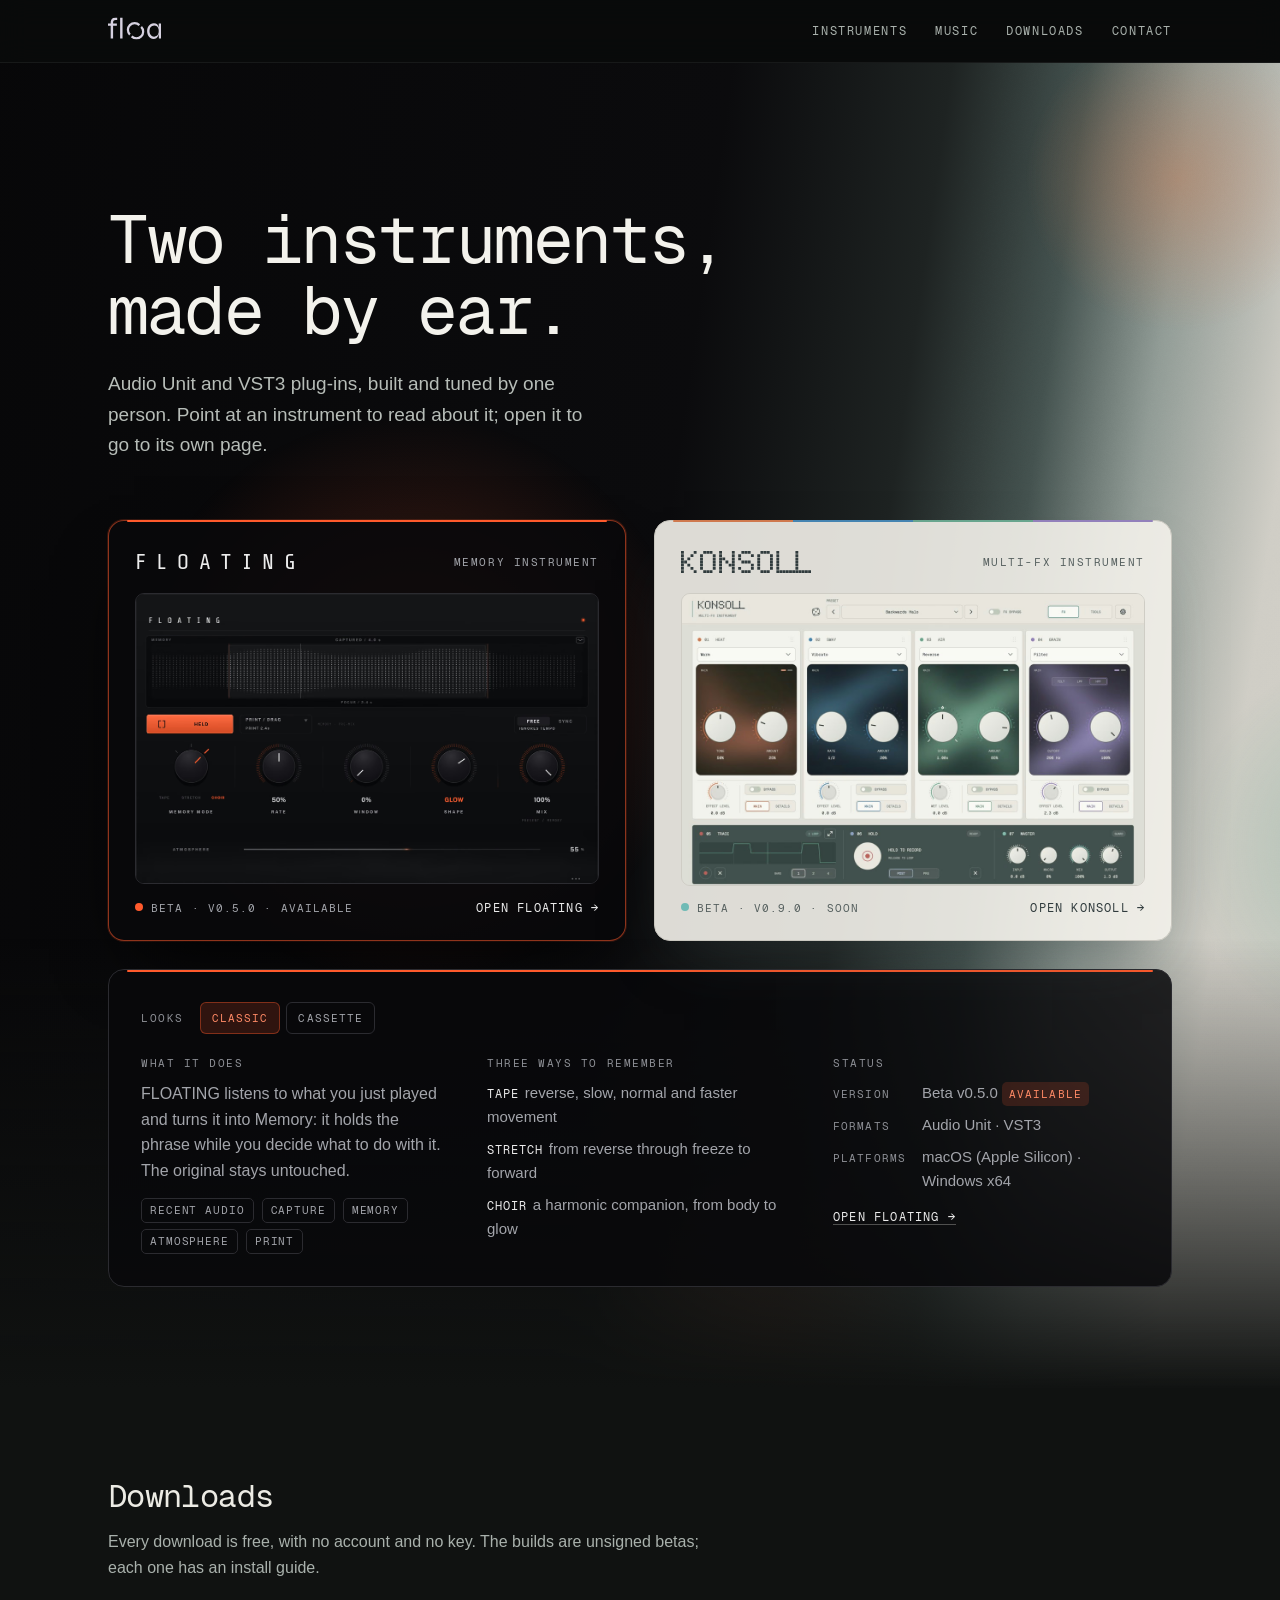
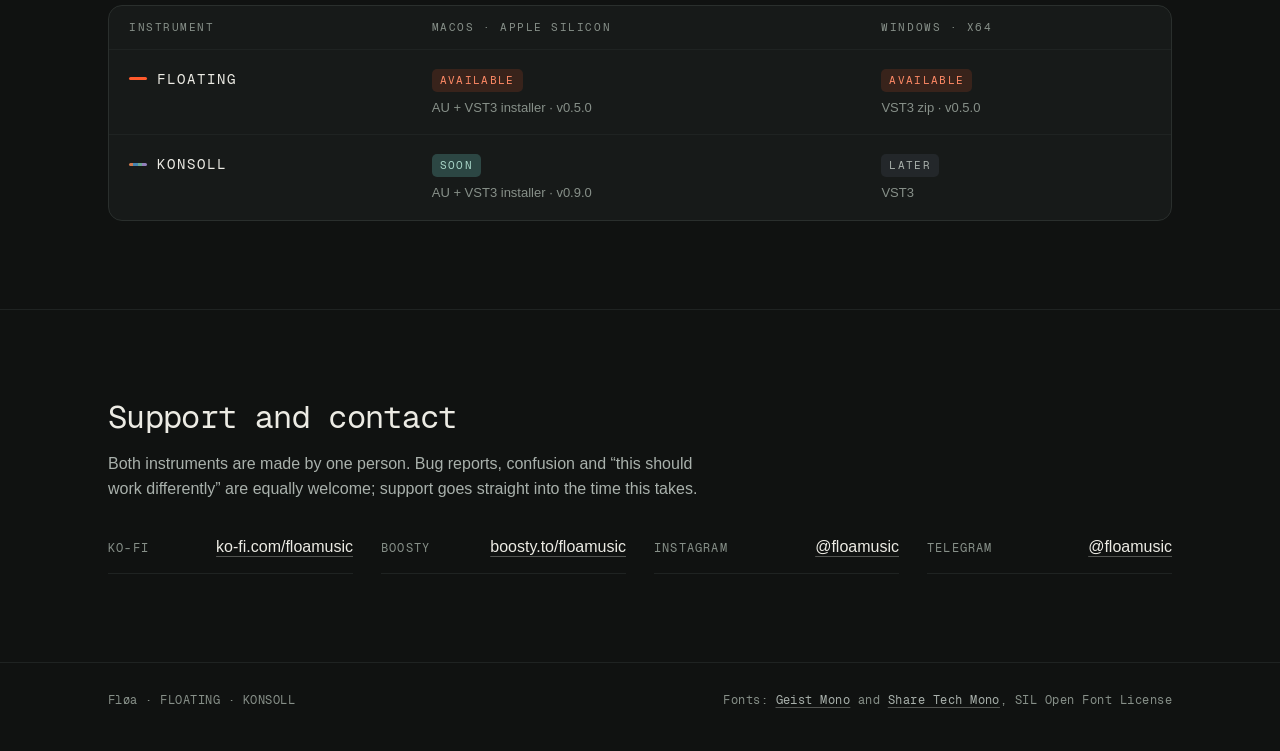
==== commit d26abd43: "Showcase: the version never winds back, Music described for search, one top bar - FLOATING's version" ====
--- a/index.html
+++ b/index.html
@@ -10,7 +10,7 @@
 <link rel="icon" href="assets/img/favicon.svg" type="image/svg+xml">
 <link rel="icon" href="assets/img/favicon-32.png" sizes="32x32" type="image/png">
 <link rel="apple-touch-icon" href="assets/img/apple-touch-icon.png">
-<link rel="stylesheet" href="assets/css/site.css?v=20">
+<link rel="stylesheet" href="assets/css/site.css?v=22">
 <link rel="canonical" href="https://floamusic.github.io/">
 <meta property="og:type" content="website">
 <meta property="og:title" content="Fløa — FLOATING and KONSOLL">
@@ -336,23 +336,21 @@
 })();
 /* FLOATING's card opens on the classic look and turns into the cassette. Nothing of the cassette is
    fetched before the page has finished loading; the turn waits until its picture is decoded and the
-   card has been in view for four seconds, long enough to take in the classic first. With a pointer,
-   resting on the card brings the classic back while it stays (keyboard focus too); only a pointer
-   that actually moves counts, as for picking a world. Touch screens have no hover, so "Looks" in the
-   summary becomes a Classic / Cassette switch, which works everywhere: once someone presses it their
-   choice stands and the timer no longer turns the card. Reduced motion swaps the looks without the
+   card has been in view for four seconds, long enough to take in the classic first. "Looks" in the
+   summary becomes a Classic / Cassette switch, the same on every screen (hover did it on desktops
+   once, but nobody finds a hover, and the card changed under a pointer on its way to open it):
+   once someone presses it their choice stands and the timer no longer turns the card. Reduced motion swaps the looks without the
    fade (the stylesheet drops the transition). If the cassette cannot load, the classic stays and the
    switch's Cassette is disabled. */
 (function () {
   var box = document.querySelector('[data-turn]');
   if (!box) return;
-  var card = box.closest('.instrument'), next = box.querySelector('.next'), img = next.querySelector('img');
+  var next = box.querySelector('.next'), img = next.querySelector('img');
   var still = window.matchMedia('(prefers-reduced-motion: reduce)');
-  var pointer = window.matchMedia('(min-width: 961px) and (hover: hover)');
-  var fetched = false, ready = false, seen = false, timer = 0, held = false, chosen = false;
+  var fetched = false, ready = false, seen = false, timer = 0, chosen = false;
   var look = 'classic', buttons = [];
   function show() {
-    var shown = ready && look === 'cassette' && !held ? 'cassette' : 'classic';
+    var shown = ready && look === 'cassette' ? 'cassette' : 'classic';
     box.classList.toggle('is-turned', shown === 'cassette');
     buttons.forEach(function (b) { b.setAttribute('aria-pressed', b.getAttribute('data-look') === shown ? 'true' : 'false'); });
   }
@@ -375,17 +373,6 @@
       if (entries[0].isIntersecting) { seen = true; io.disconnect(); maybe(); }
     }, { threshold: .6 }).observe(box);
   } else { seen = true; }
-
-  function hold(on) { if (held !== on) { held = on; show(); } }
-  var px = null, py = null;
-  card.addEventListener('mousemove', function (e) {
-    var moved = e.screenX !== px || e.screenY !== py;
-    px = e.screenX; py = e.screenY;
-    if (moved && pointer.matches) hold(true);
-  }, { passive: true });
-  card.addEventListener('mouseleave', function () { hold(false); });
-  card.addEventListener('focus', function () { if (pointer.matches) hold(true); });
-  card.addEventListener('blur', function () { hold(false); });
 
   var dd = document.querySelector('[data-looks]');
   if (dd) {
@@ -408,11 +395,18 @@
 /* FLOATING's current version, read from its site's latest release and kept for an hour, so
    repeat visits do not spend GitHub's per-visitor request allowance (a refused request shows as
    a console error). The markup already carries a correct fallback, so a blocked or rate-limited
-   request leaves the page as it was. */
+   request leaves the page as it was. A tag older than the markup's is never shown: one kept from
+   before the page was refreshed for a release must not wind the number back (FLOATING's own pages
+   share this key and this rule). */
 (function () {
   var KEY = 'floa.floatingTag', HOUR = 3600000;
+  var els = document.querySelectorAll('[data-floating-version]');
+  function parts(t) { return t.match(/\d+/g).slice(0, 3).map(Number); }
   function show(tag) {
-    document.querySelectorAll('[data-floating-version]').forEach(function (el) { el.textContent = tag; });
+    if (!els.length) return;
+    var a = parts(tag), b = parts(els[0].textContent);
+    for (var i = 0; i < 3; i++) { if (a[i] !== b[i]) { if (a[i] < b[i]) return; break; } }
+    els.forEach(function (el) { el.textContent = tag; });
   }
   try {
     var kept = JSON.parse(localStorage.getItem(KEY) || 'null');
--- a/assets/css/site.css
+++ b/assets/css/site.css
@@ -59,6 +59,9 @@
 /* Pages on floamusic.github.io (this showcase, Music and the two instruments' own sites) cross-fade
    into one another where the browser can; all of them opt in, elsewhere the link just loads. */
 @media (prefers-reduced-motion: no-preference) { @view-transition { navigation: auto; } }
+/* The bar sits in the same place on every site, so it is carried across as one piece instead of
+   fading out with the page. */
+.topbar { view-transition-name: topbar; }
 
 *, *::before, *::after { box-sizing: border-box; }
 /* The scrollbar has no track of its own and a translucent thumb, so it reads over KONSOLL's
@@ -82,13 +85,13 @@
 
 /* ---------- top bar: a dark rail so the links read over either world ---------- */
 .topbar { position: sticky; top: 0; z-index: 30; background: rgba(8, 9, 9, .74); -webkit-backdrop-filter: blur(14px) saturate(1.2); backdrop-filter: blur(14px) saturate(1.2); border-bottom: 1px solid rgba(255, 255, 255, .06); }
-.topbar .wrap { display: flex; align-items: center; justify-content: space-between; gap: 16px; min-height: 60px; flex-wrap: wrap; }
+.topbar .wrap { display: flex; align-items: center; justify-content: space-between; gap: 16px; min-height: 62px; flex-wrap: wrap; }
 /* The Fløa wordmark (Floa logo for site/final), drawn in the logo's own light tone. */
 .brand { display: inline-flex; align-items: center; color: #d6d1e0; text-decoration: none; }
 /* Raised so the letters' body, not the tall f and l, centres on the nav's capitals. */
 .brand .logo { display: block; height: 22px; width: auto; transform: translateY(-2.5px); }
-.topnav { display: flex; gap: clamp(14px, 3vw, 30px); flex-wrap: wrap; }
-.topnav a { font: 12px/1 var(--mono); letter-spacing: .12em; text-transform: uppercase; color: var(--ink-muted); text-decoration: none; padding-block: 8px; }
+.topnav { display: flex; gap: clamp(14px, 3vw, 28px); flex-wrap: wrap; }
+.topnav a { font: 11.5px/1 var(--mono); letter-spacing: .14em; text-transform: uppercase; color: var(--ink-muted); text-decoration: none; padding-block: 8px; }
 .topnav a:hover { color: var(--ink); }
 
 /* Phones: the bar stacks into two rows with room above, between and below; the links stay on
@@ -219,8 +222,8 @@
 .instrument .name { font: 400 clamp(18px, 2.3vw, 22px)/1 var(--mono); letter-spacing: .42em; margin-right: -.42em; }
 .instrument .kind { font: 11px/1 var(--mono); letter-spacing: .14em; text-transform: uppercase; }
 .instrument .shot { border-radius: 9px; width: 100%; }
-/* FLOATING's two looks: the cassette lies over the classic and fades in, and out again while a
-   pointer rests on the card (index.html, data-turn). */
+/* FLOATING's two looks: the cassette lies over the classic and fades in, and out again when the
+   Looks switch asks for the classic (index.html, data-turn). */
 .instrument .shots { position: relative; display: block; }
 .instrument .shots picture { display: block; }
 .instrument .shots .next { position: absolute; inset: 0; opacity: 0; transition: opacity 1.1s ease-in-out; }
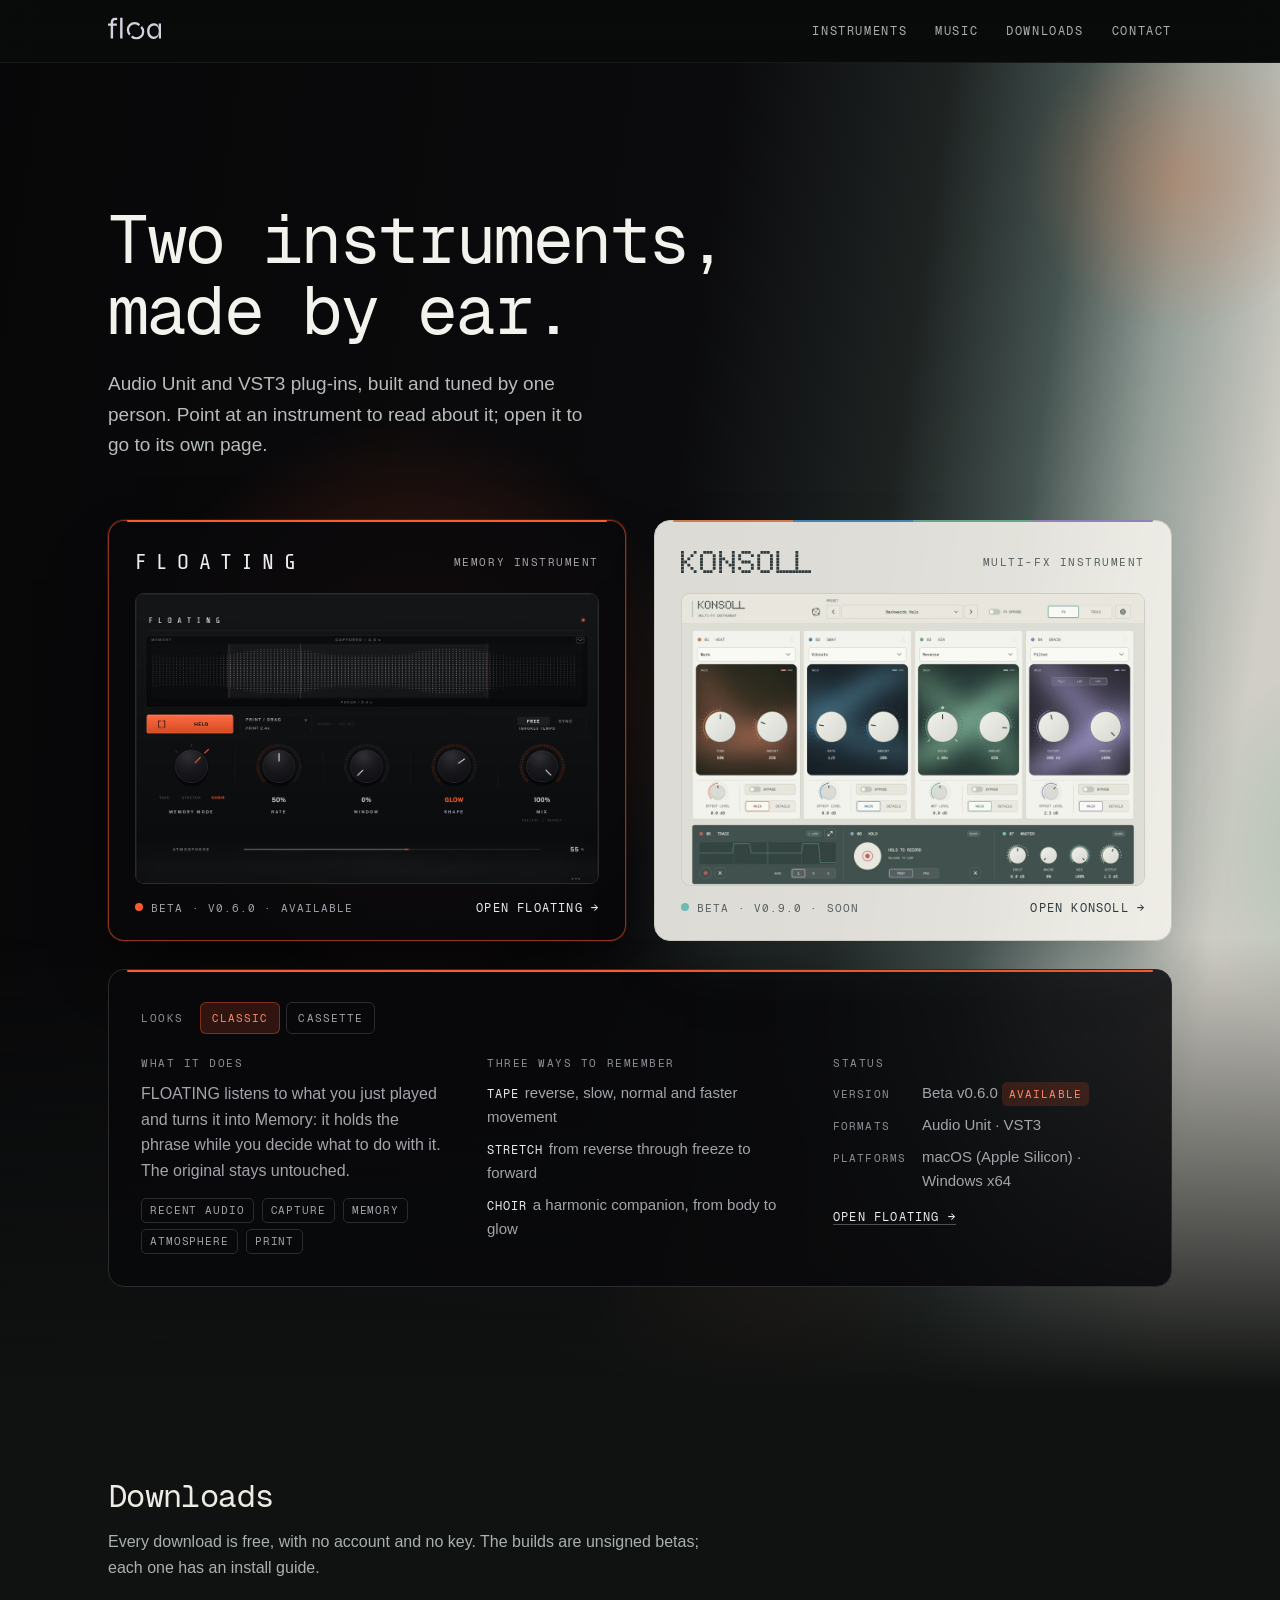
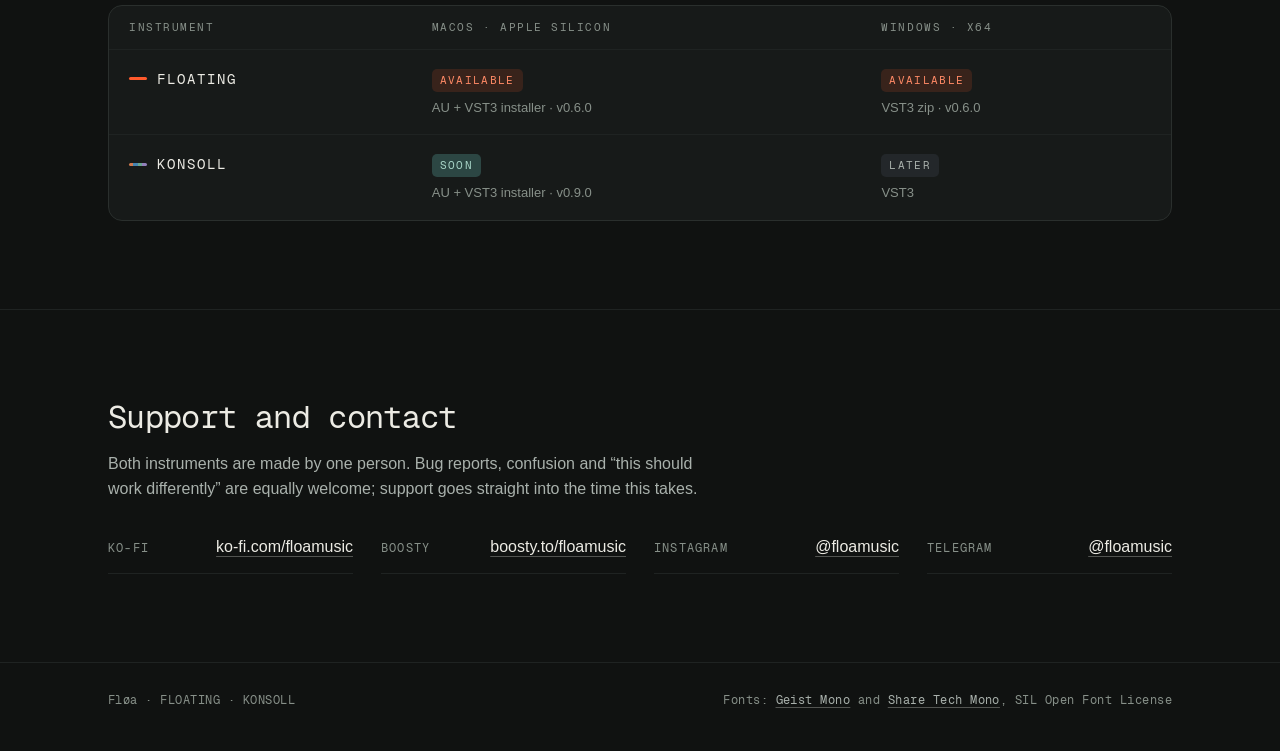
==== commit 338d90d2: "FLOATING v0.6.0: the baked version in all four spots Co-Authored-By: Claude Opus 5.5 <noreply@anthro" ====
--- a/index.html
+++ b/index.html
@@ -123,7 +123,7 @@
               </picture>
             </span>
             <span class="foot">
-              <span class="status"><span class="dot" style="background: var(--fl-accent)" aria-hidden="true"></span>Beta · <span data-floating-version>v0.5.0</span> · available</span>
+              <span class="status"><span class="dot" style="background: var(--fl-accent)" aria-hidden="true"></span>Beta · <span data-floating-version>v0.6.0</span> · available</span>
               <span class="open">Open FLOATING <span class="arrow" aria-hidden="true">→</span></span>
             </span>
           </a>
@@ -146,7 +146,7 @@
             <div>
               <h3>Status</h3>
               <dl>
-                <dt>Version</dt><dd>Beta <span data-floating-version>v0.5.0</span> <span class="state-inline ok">Available</span></dd>
+                <dt>Version</dt><dd>Beta <span data-floating-version>v0.6.0</span> <span class="state-inline ok">Available</span></dd>
                 <dt>Formats</dt><dd>Audio Unit · VST3</dd>
                 <dt>Platforms</dt><dd>macOS (Apple Silicon) · Windows x64</dd>
               </dl>
@@ -218,8 +218,8 @@
           <tbody>
             <tr>
               <td class="name"><a href="/floating-site/"><span class="mark" style="background: var(--fl-accent)" aria-hidden="true"></span>FLOATING</a></td>
-              <td data-label="macOS&#10;Apple Silicon"><a class="state ok" href="/floating-site/#beta">Available</a><span class="sub">AU + VST3 installer · <span data-floating-version>v0.5.0</span></span></td>
-              <td data-label="Windows&#10;x64"><a class="state ok" href="/floating-site/#beta">Available</a><span class="sub">VST3 zip · <span data-floating-version>v0.5.0</span></span></td>
+              <td data-label="macOS&#10;Apple Silicon"><a class="state ok" href="/floating-site/#beta">Available</a><span class="sub">AU + VST3 installer · <span data-floating-version>v0.6.0</span></span></td>
+              <td data-label="Windows&#10;x64"><a class="state ok" href="/floating-site/#beta">Available</a><span class="sub">VST3 zip · <span data-floating-version>v0.6.0</span></span></td>
             </tr>
             <tr>
               <td class="name"><a href="/konsoll-site/"><span class="mark" style="background: var(--konsoll-rule)" aria-hidden="true"></span>KONSOLL</a></td>
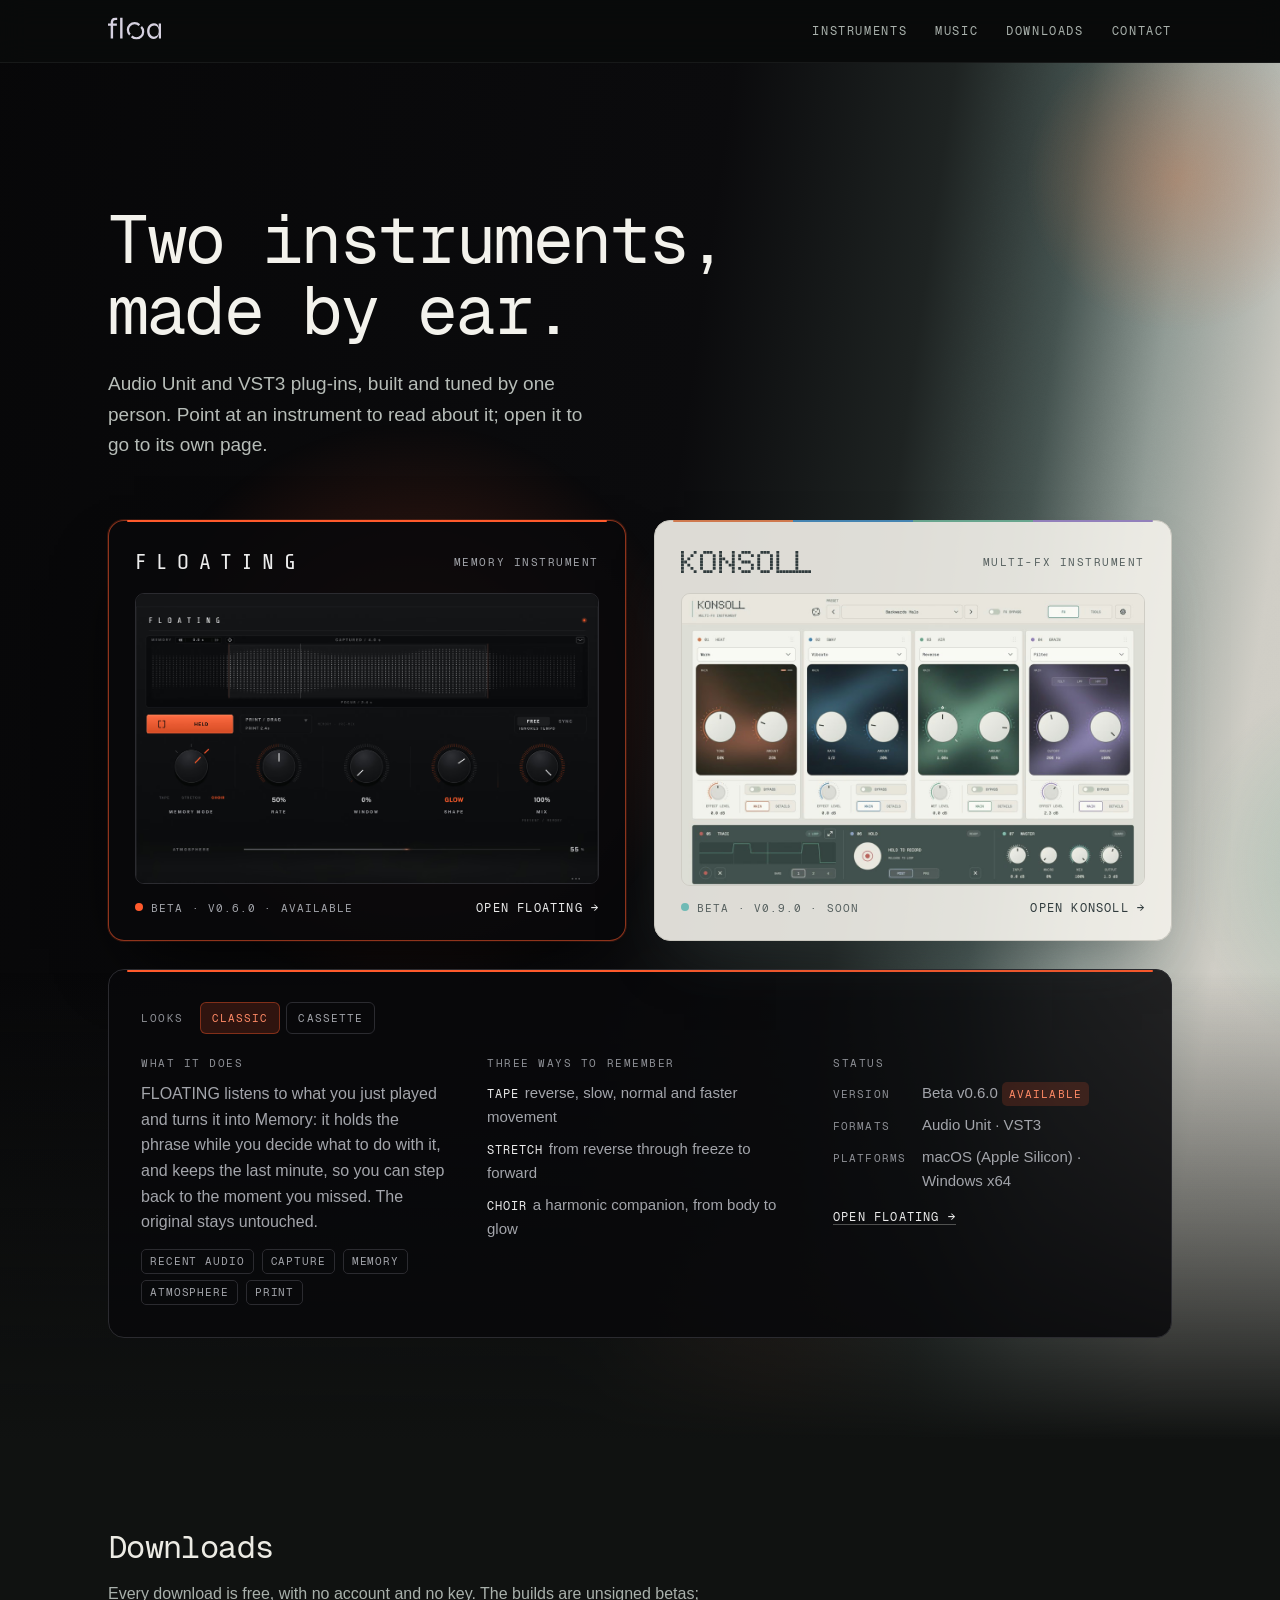
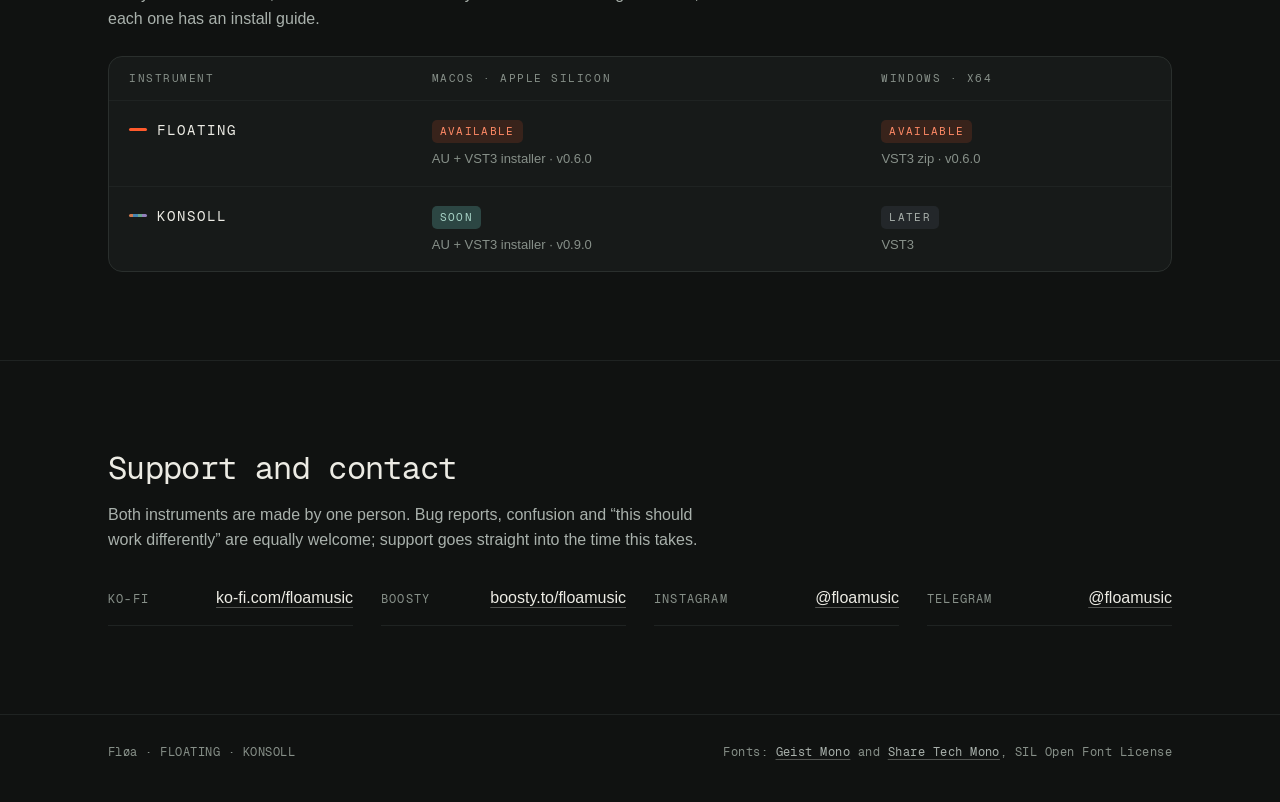
==== commit 93cbce6d: "FLOATING v0.6.0: the card's two looks and the share picture re-shot (look back, ◆, BACK), and the su" ====
--- a/index.html
+++ b/index.html
@@ -132,7 +132,7 @@
             <div class="looks-row"><h3>Looks</h3><span data-looks>Classic · Cassette</span></div>
             <div>
               <h3>What it does</h3>
-              <p>FLOATING listens to what you just played and turns it into Memory: it holds the phrase while you decide what to do with it. The original stays untouched.</p>
+              <p>FLOATING listens to what you just played and turns it into Memory: it holds the phrase while you decide what to do with it, and keeps the last minute, so you can step back to the moment you missed. The original stays untouched.</p>
               <ul class="flow" aria-label="Signal path"><li>Recent audio</li><li>Capture</li><li>Memory</li><li>Atmosphere</li><li>Print</li></ul>
             </div>
             <div>
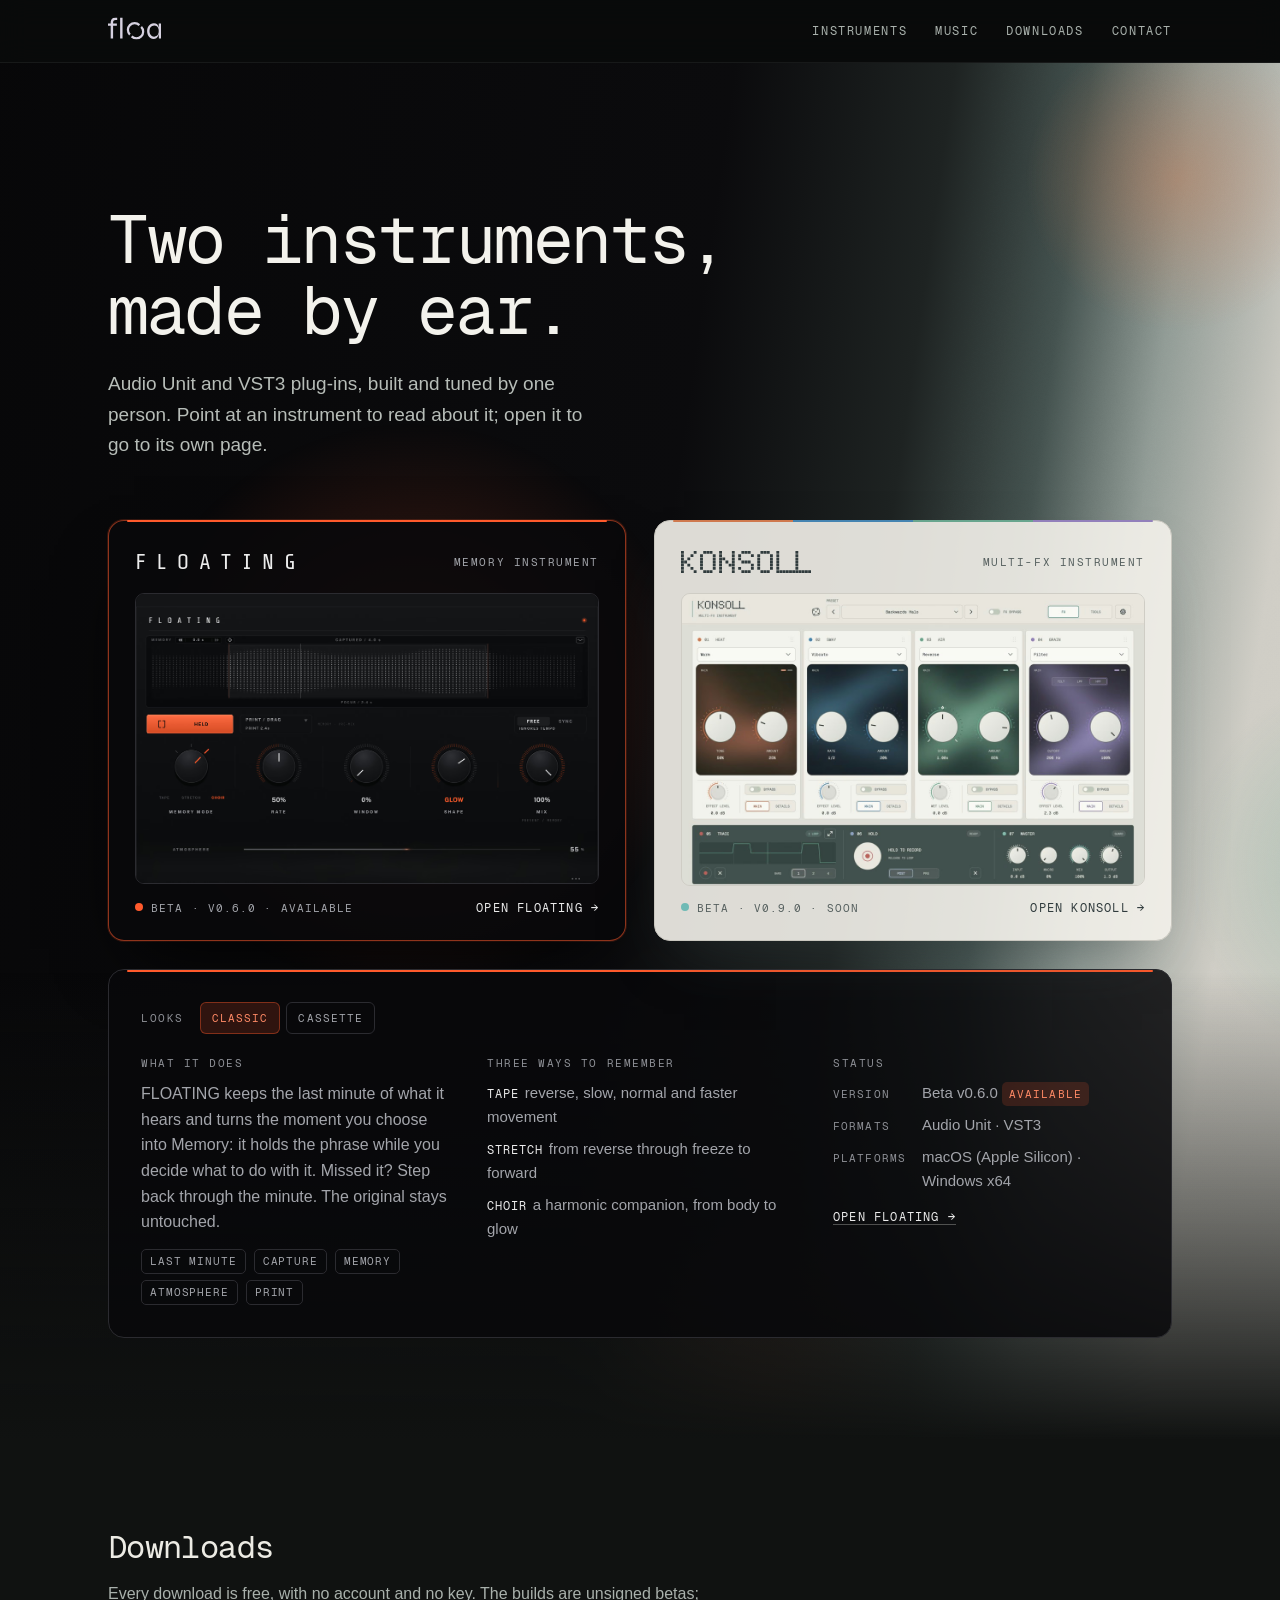
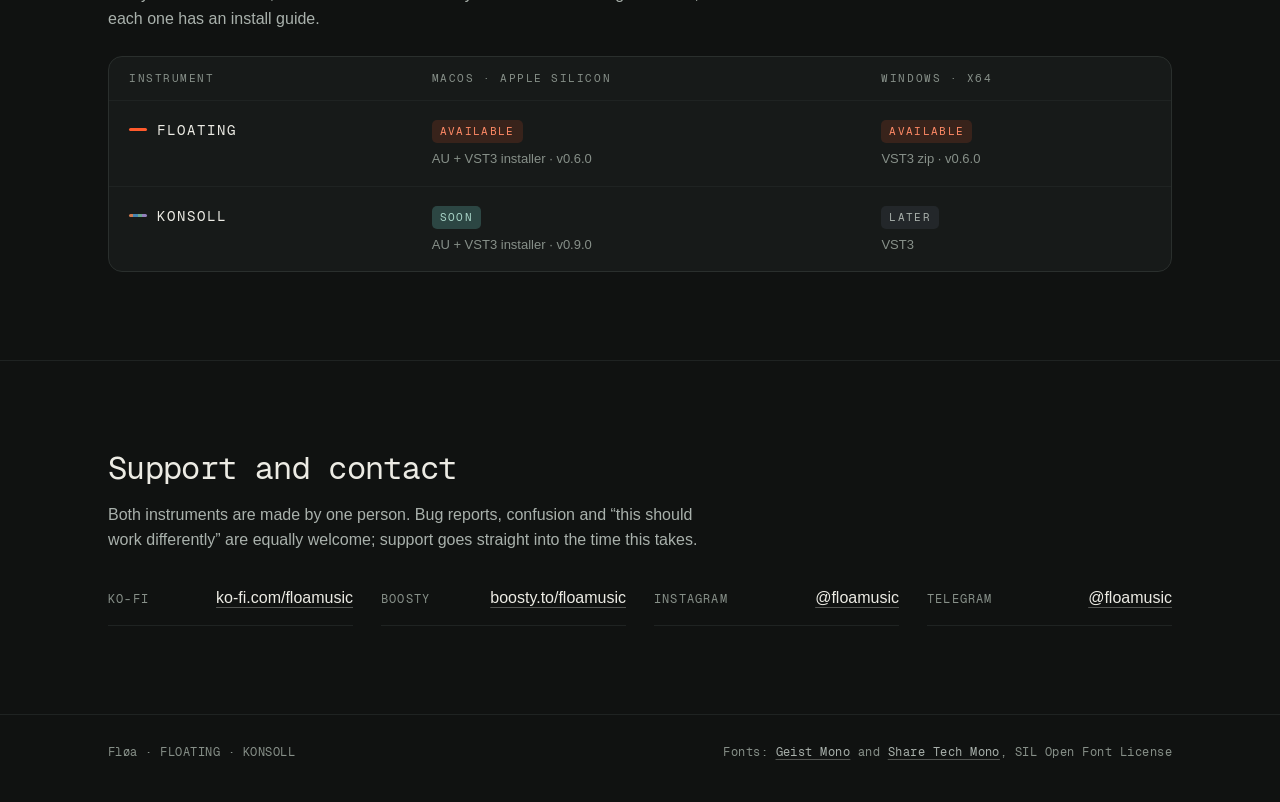
==== commit c970749b: "FLOATING: the summary, the signal path and the structured data say it keeps the last minute Co-Autho" ====
--- a/index.html
+++ b/index.html
@@ -24,7 +24,7 @@
 {"@context": "https://schema.org", "@graph": [
   {"@type": "WebSite", "name": "Fløa", "url": "https://floamusic.github.io/"},
   {"@type": "SoftwareApplication", "name": "FLOATING", "url": "https://floamusic.github.io/floating-site/",
-   "description": "A capture-first memory instrument: it holds what you just played as a Memory to reshape, place into atmosphere and print back.",
+   "description": "A capture-first memory instrument: it keeps the last minute of what it hears and holds the moment you choose as a Memory to reshape, place into atmosphere and print back.",
    "applicationCategory": "MultimediaApplication", "operatingSystem": "macOS, Windows",
    "offers": {"@type": "Offer", "price": "0", "priceCurrency": "USD"}, "author": {"@type": "Person", "name": "Fløa"}},
   {"@type": "SoftwareApplication", "name": "KONSOLL", "url": "https://floamusic.github.io/konsoll-site/",
@@ -132,8 +132,8 @@
             <div class="looks-row"><h3>Looks</h3><span data-looks>Classic · Cassette</span></div>
             <div>
               <h3>What it does</h3>
-              <p>FLOATING listens to what you just played and turns it into Memory: it holds the phrase while you decide what to do with it, and keeps the last minute, so you can step back to the moment you missed. The original stays untouched.</p>
-              <ul class="flow" aria-label="Signal path"><li>Recent audio</li><li>Capture</li><li>Memory</li><li>Atmosphere</li><li>Print</li></ul>
+              <p>FLOATING keeps the last minute of what it hears and turns the moment you choose into Memory: it holds the phrase while you decide what to do with it. Missed it? Step back through the minute. The original stays untouched.</p>
+              <ul class="flow" aria-label="Signal path"><li>Last minute</li><li>Capture</li><li>Memory</li><li>Atmosphere</li><li>Print</li></ul>
             </div>
             <div>
               <h3>Three ways to remember</h3>
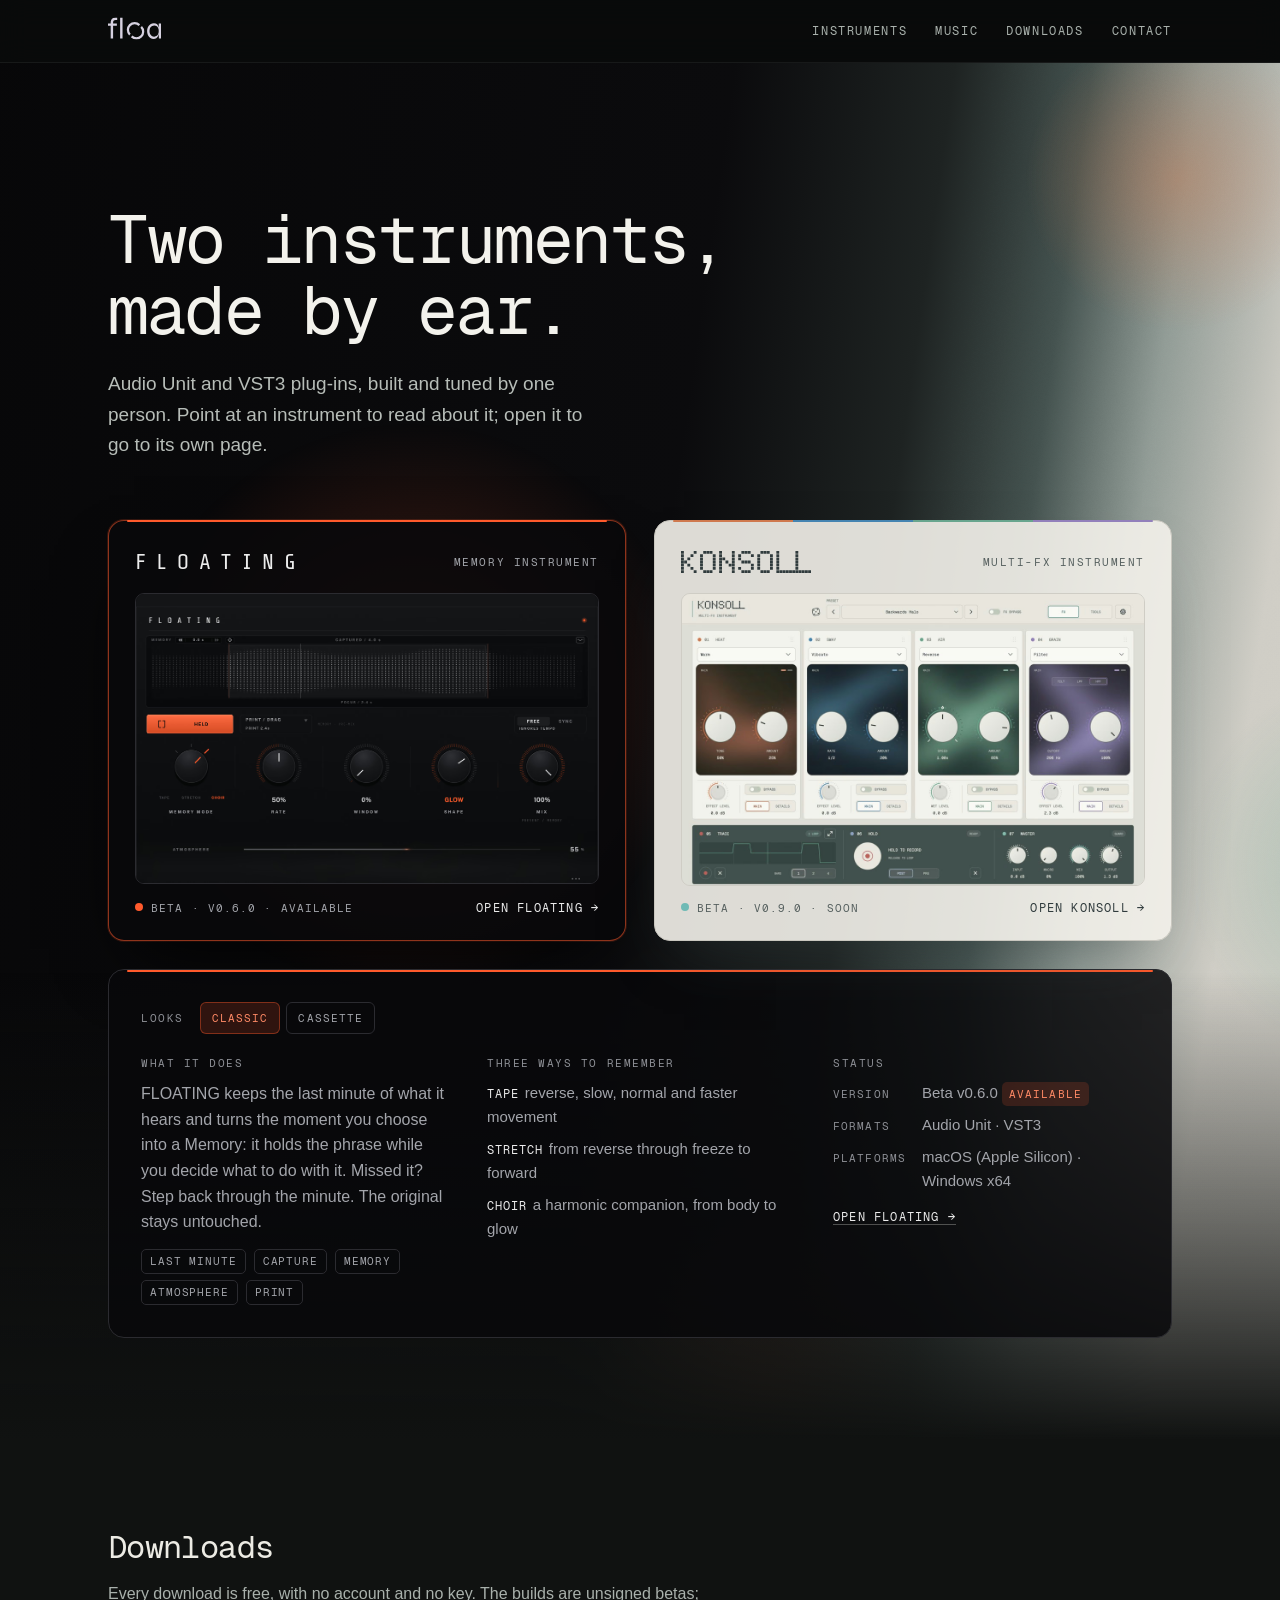
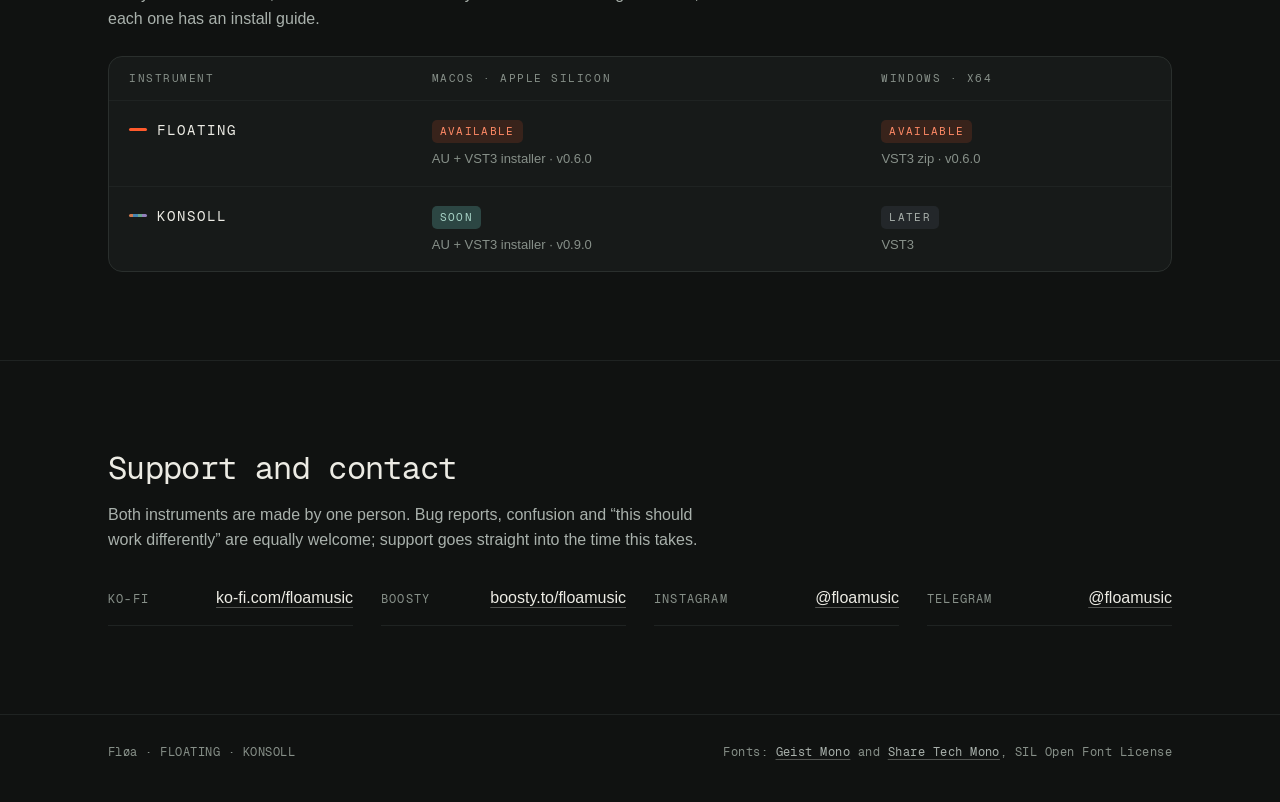
==== commit ea746bdb: "FLOATING summary: «into a Memory» Co-Authored-By: Claude Opus 5.5 <noreply@anthropic.com>" ====
--- a/index.html
+++ b/index.html
@@ -132,7 +132,7 @@
             <div class="looks-row"><h3>Looks</h3><span data-looks>Classic · Cassette</span></div>
             <div>
               <h3>What it does</h3>
-              <p>FLOATING keeps the last minute of what it hears and turns the moment you choose into Memory: it holds the phrase while you decide what to do with it. Missed it? Step back through the minute. The original stays untouched.</p>
+              <p>FLOATING keeps the last minute of what it hears and turns the moment you choose into a Memory: it holds the phrase while you decide what to do with it. Missed it? Step back through the minute. The original stays untouched.</p>
               <ul class="flow" aria-label="Signal path"><li>Last minute</li><li>Capture</li><li>Memory</li><li>Atmosphere</li><li>Print</li></ul>
             </div>
             <div>
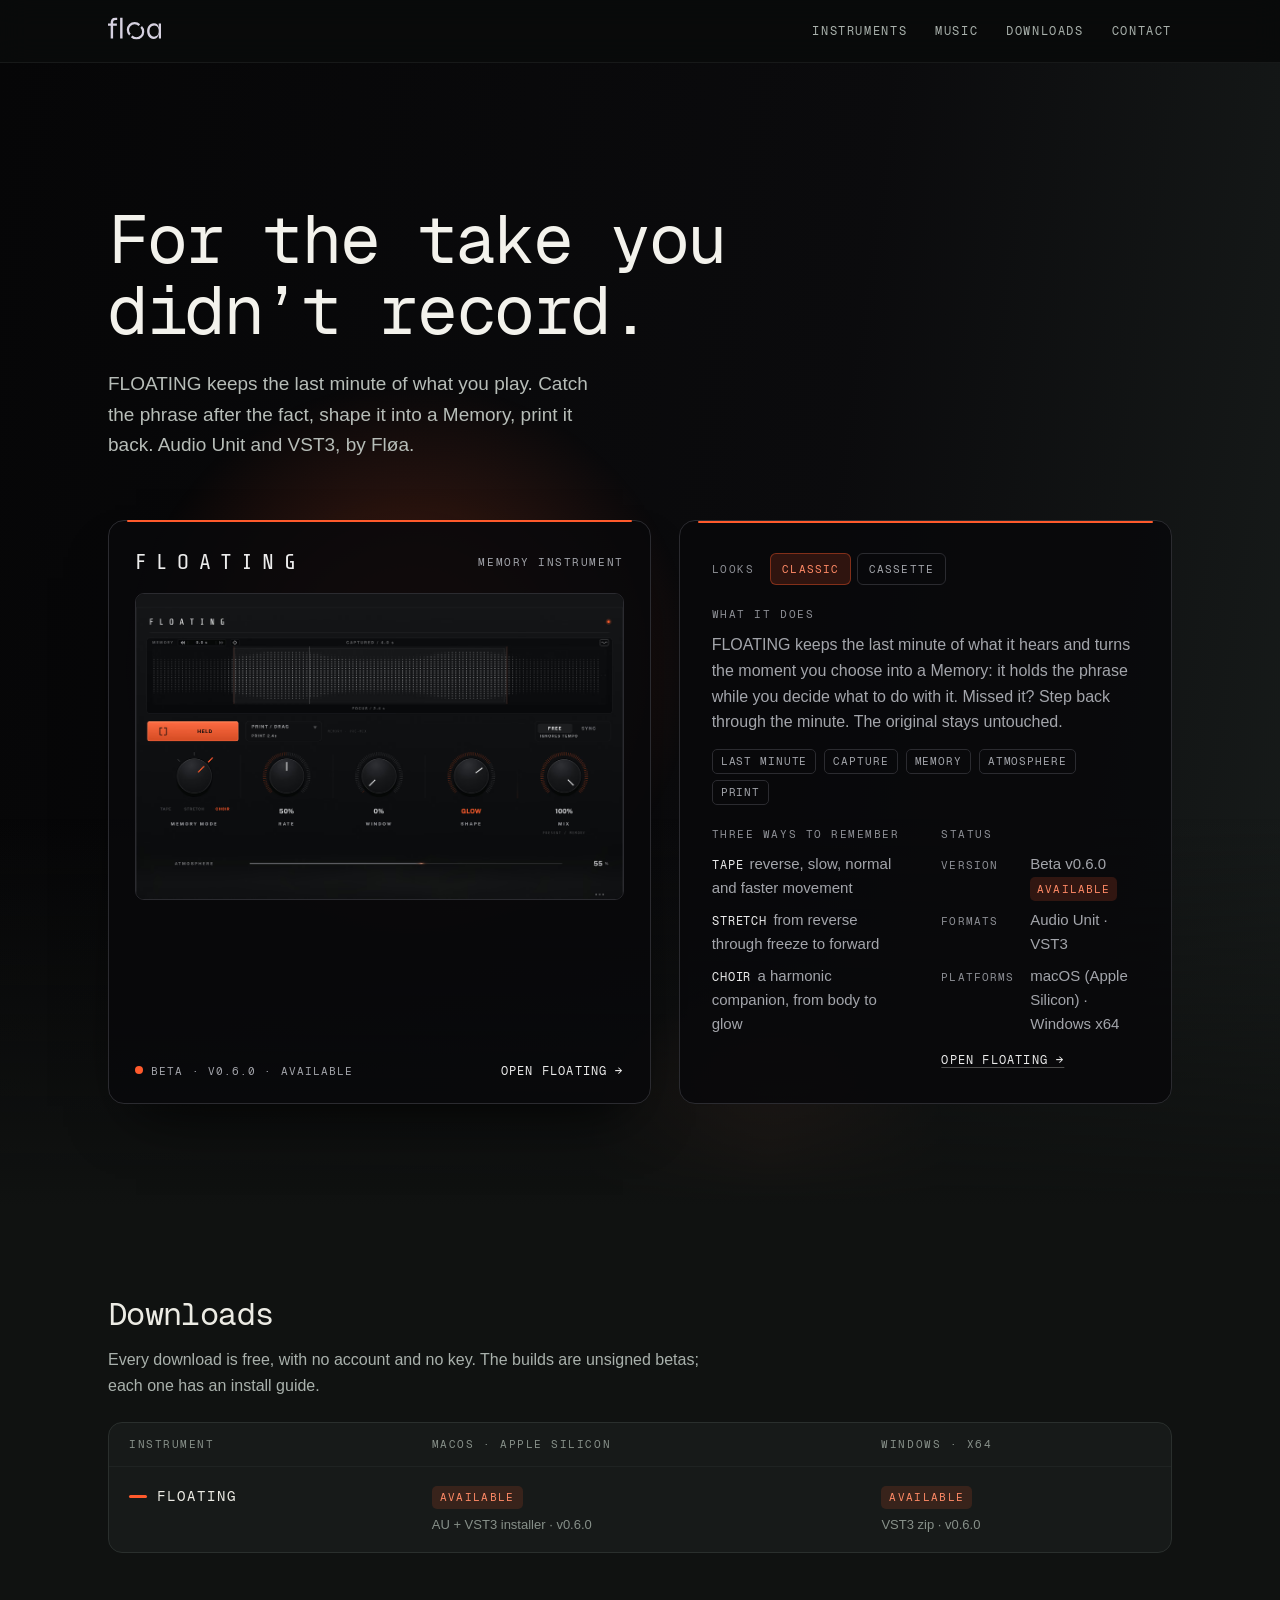
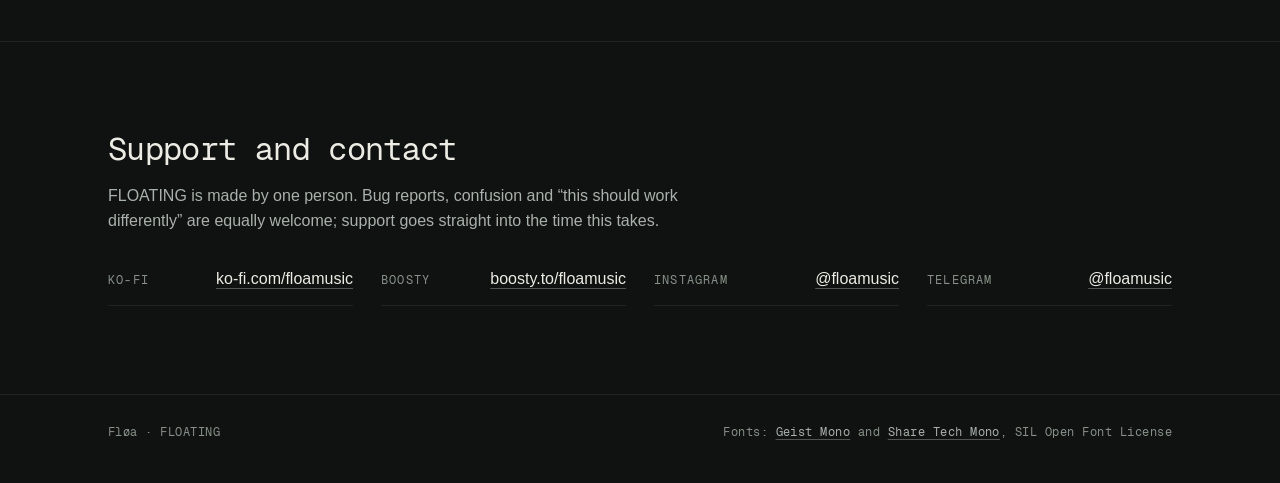
==== commit 03270036: "Take KONSOLL off the showcase: FLOATING alone KONSOLL's development has stopped. The home page shows" ====
--- a/index.html
+++ b/index.html
@@ -3,21 +3,21 @@
 <head>
 <meta charset="utf-8">
 <meta name="viewport" content="width=device-width, initial-scale=1">
-<title>Fløa — FLOATING and KONSOLL</title>
-<meta name="description" content="Instruments by Fløa: FLOATING, a capture-first memory instrument, and KONSOLL, a four-module multi-FX that moves with the track. Audio Unit and VST3.">
+<title>Fløa — FLOATING</title>
+<meta name="description" content="FLOATING by Fløa: a capture-first memory instrument. Audio Unit and VST3.">
 <meta name="theme-color" content="#111312">
 <link rel="preload" href="assets/fonts/GeistMono-Regular.woff2" as="font" type="font/woff2" crossorigin>
 <link rel="icon" href="assets/img/favicon.svg" type="image/svg+xml">
 <link rel="icon" href="assets/img/favicon-32.png" sizes="32x32" type="image/png">
 <link rel="apple-touch-icon" href="assets/img/apple-touch-icon.png">
-<link rel="stylesheet" href="assets/css/site.css?v=22">
+<link rel="stylesheet" href="assets/css/site.css?v=23">
 <link rel="canonical" href="https://floamusic.github.io/">
 <meta property="og:type" content="website">
-<meta property="og:title" content="Fløa — FLOATING and KONSOLL">
-<meta property="og:description" content="Two instruments by Fløa. Audio Unit and VST3.">
-<meta property="og:image" content="https://floamusic.github.io/assets/img/og.jpg">
-<meta property="og:image:width" content="1200">
-<meta property="og:image:height" content="630">
+<meta property="og:title" content="Fløa — FLOATING">
+<meta property="og:description" content="A memory instrument by Fløa. Audio Unit and VST3.">
+<meta property="og:image" content="https://floamusic.github.io/assets/img/og.jpg?v=2">
+<meta property="og:image:width" content="1600">
+<meta property="og:image:height" content="1000">
 <meta property="og:url" content="https://floamusic.github.io/">
 <meta name="twitter:card" content="summary_large_image">
 <script type="application/ld+json">
@@ -26,10 +26,6 @@
   {"@type": "SoftwareApplication", "name": "FLOATING", "url": "https://floamusic.github.io/floating-site/",
    "description": "A capture-first memory instrument: it keeps the last minute of what it hears and holds the moment you choose as a Memory to reshape, place into atmosphere and print back.",
    "applicationCategory": "MultimediaApplication", "operatingSystem": "macOS, Windows",
-   "offers": {"@type": "Offer", "price": "0", "priceCurrency": "USD"}, "author": {"@type": "Person", "name": "Fløa"}},
-  {"@type": "SoftwareApplication", "name": "KONSOLL", "url": "https://floamusic.github.io/konsoll-site/",
-   "description": "A four-module multi-FX instrument: HEAT, SWAY, AIR and GRAIN, with Trace, Hold, Scenes and MACRO.",
-   "applicationCategory": "MultimediaApplication", "operatingSystem": "macOS",
    "offers": {"@type": "Offer", "price": "0", "priceCurrency": "USD"}, "author": {"@type": "Person", "name": "Fløa"}}
 ]}
 </script>
@@ -53,22 +49,12 @@
 <main id="top">
 
 <div class="stage" id="stage" data-world="floating">
-  <!-- Two worlds side by side on one wide strip: FLOATING's black and ember on the left, KONSOLL's
-       light stone and module colours on the right. The page opens in FLOATING's world with
-       KONSOLL's light showing at the right edge; choosing KONSOLL (pointing at it, or swiping to it
-       on a phone) slides the strip across. Only the strip's transform changes, so the gradient is
-       painted once and moved by the compositor. Decorative only. -->
+  <!-- FLOATING's world: black with ember light, settling into the graphite floor. Decorative only. -->
   <div class="backdrop" aria-hidden="true">
     <div class="world" id="world">
       <div class="field"></div>
       <span class="pool ember"></span>
       <span class="pool ember-low"></span>
-      <span class="pool heat"></span>
-      <span class="pool sway"></span>
-      <span class="pool air"></span>
-      <span class="pool grain"></span>
-      <span class="pool ink"></span>
-      <span class="pool stone"></span>
       <div class="grain-noise"></div>
     </div>
     <div class="settle"></div>
@@ -76,27 +62,19 @@
 
   <section class="hero">
     <div class="wrap">
-      <h1>Two instruments, made by&nbsp;ear.</h1>
-      <p class="lede">Audio Unit and VST3 plug-ins, built and tuned by one person. <span class="how-point">Point at an instrument to read about it; open it to go to its own page.</span><span class="how-swipe">Swipe across to the other one; tap a card to open its page.</span></p>
+      <h1>For the take you didn’t&nbsp;record.</h1>
+      <p class="lede">FLOATING keeps the last minute of what you play. Catch the phrase after the fact, shape it into a Memory, print it back. Audio Unit and VST3, by Fløa.</p>
     </div>
   </section>
 
   <!-- ============================================================ CHOOSER -->
   <section id="instruments">
     <div class="wrap">
-      <h2 class="sr-only">Choose an instrument</h2>
-
-      <!-- Phones and touch screens: the instruments sit side by side and swipe; this row names
-           them, shows where you are and scrolls to either one. -->
-      <div class="pager" role="group" aria-label="Instruments">
-        <button type="button" data-go="floating" aria-controls="slide-floating" aria-current="true">Floating</button>
-        <span class="pager-track" aria-hidden="true"><span class="pager-thumb" id="pager-thumb"></span></span>
-        <button type="button" data-go="konsoll" aria-controls="slide-konsoll" aria-current="false">Konsoll</button>
-      </div>
+      <h2 class="sr-only">The instrument</h2>
 
       <div class="chooser" id="chooser">
         <div class="slide floating" id="slide-floating">
-          <a class="instrument floating is-picked" href="/floating-site/" data-pick="floating" aria-describedby="info-floating">
+          <a class="instrument floating" href="/floating-site/" aria-describedby="info-floating">
             <span class="head"><span class="name">FLOATING</span><span class="kind">Memory instrument</span></span>
             <!-- The classic look turns into the cassette once the card is in view: the cassette is fetched
                  after the page has loaded and fades in over the classic. The classic render is moved
@@ -130,7 +108,7 @@
 
           <div class="info floating is-on" id="info-floating">
             <div class="looks-row"><h3>Looks</h3><span data-looks>Classic · Cassette</span></div>
-            <div>
+            <div class="what">
               <h3>What it does</h3>
               <p>FLOATING keeps the last minute of what it hears and turns the moment you choose into a Memory: it holds the phrase while you decide what to do with it. Missed it? Step back through the minute. The original stays untouched.</p>
               <ul class="flow" aria-label="Signal path"><li>Last minute</li><li>Capture</li><li>Memory</li><li>Atmosphere</li><li>Print</li></ul>
@@ -155,51 +133,6 @@
           </div>
         </div>
 
-        <div class="slide konsoll" id="slide-konsoll">
-          <a class="instrument konsoll" href="/konsoll-site/" data-pick="konsoll" aria-describedby="info-konsoll">
-            <span class="head"><img class="wordmark" src="assets/img/konsoll-wordmark.svg" width="128" height="22" alt="KONSOLL"><span class="kind">Multi-FX instrument</span></span>
-            <picture>
-              <source type="image/avif" sizes="(max-width: 960px) min(calc(100vw - 76px), 620px), (hover: none) 620px, 540px"
-                      srcset="assets/img/konsoll-1080.avif 1080w, assets/img/konsoll.avif 1920w, assets/img/konsoll@2x.avif 2560w">
-              <img class="shot"
-                   src="assets/img/konsoll.jpg?v=2"
-                   srcset="assets/img/konsoll-1080.jpg?v=2 1080w, assets/img/konsoll.jpg?v=2 1920w, assets/img/konsoll@2x.jpg?v=2 2560w"
-                   sizes="(max-width: 960px) min(calc(100vw - 76px), 620px), (hover: none) 620px, 540px"
-                   width="1920" height="1209"
-                 alt="The KONSOLL interface playing the Backwards Halo preset: four modules, HEAT, SWAY, AIR and GRAIN, each with a coloured field and two knobs, above the Trace, Hold and Master sections.">
-            </picture>
-            <span class="foot">
-              <span class="status"><span class="dot" style="background: #6fbab5" aria-hidden="true"></span>Beta · v0.9.0 · soon</span>
-              <span class="open">Open KONSOLL <span class="arrow" aria-hidden="true">→</span></span>
-            </span>
-          </a>
-
-          <div class="info konsoll" id="info-konsoll">
-            <div>
-              <h3>What it does</h3>
-              <p>Four effect modules, HEAT, SWAY, AIR and GRAIN, each playing one of five effects, in any order or wiring. Everything can move with the track.</p>
-              <ul class="flow" aria-label="Modules"><li>Heat</li><li>Sway</li><li>Air</li><li>Grain</li></ul>
-            </div>
-            <div>
-              <h3>Highlights</h3>
-              <ul class="points">
-                <li><b>Trace</b>loops your knob movements over 1, 2 or 4 bars</li>
-                <li><b>Hold</b>records a moment of audio and loops it</li>
-                <li><b>Scenes</b>four sounds and a morph between two</li>
-                <li><b>57 presets</b>loudness matched, each with a MACRO</li>
-              </ul>
-            </div>
-            <div>
-              <h3>Status</h3>
-              <dl>
-                <dt>Version</dt><dd>Beta v0.9.0 <span class="state-inline soon">Soon</span></dd>
-                <dt>Formats</dt><dd>Audio Unit · VST3</dd>
-                <dt>Platforms</dt><dd>macOS (Apple Silicon) · Windows later</dd>
-              </dl>
-              <a class="go" href="/konsoll-site/">Open KONSOLL →</a>
-            </div>
-          </div>
-        </div>
       </div>
     </div>
   </section>
@@ -221,11 +154,6 @@
               <td data-label="macOS&#10;Apple Silicon"><a class="state ok" href="/floating-site/#beta">Available</a><span class="sub">AU + VST3 installer · <span data-floating-version>v0.6.0</span></span></td>
               <td data-label="Windows&#10;x64"><a class="state ok" href="/floating-site/#beta">Available</a><span class="sub">VST3 zip · <span data-floating-version>v0.6.0</span></span></td>
             </tr>
-            <tr>
-              <td class="name"><a href="/konsoll-site/"><span class="mark" style="background: var(--konsoll-rule)" aria-hidden="true"></span>KONSOLL</a></td>
-              <td data-label="macOS&#10;Apple Silicon"><span class="state soon">Soon</span><span class="sub">AU + VST3 installer · v0.9.0</span></td>
-              <td data-label="Windows&#10;x64"><span class="state later">Later</span><span class="sub">VST3</span></td>
-            </tr>
           </tbody>
         </table>
       </div>
@@ -236,7 +164,7 @@
   <section id="contact">
     <div class="wrap">
       <h2>Support and contact</h2>
-      <div class="text"><p>Both instruments are made by one person. Bug reports, confusion and “this should work differently” are equally welcome; support goes straight into the time this takes.</p></div>
+      <div class="text"><p>FLOATING is made by one person. Bug reports, confusion and “this should work differently” are equally welcome; support goes straight into the time this takes.</p></div>
       <div class="link-rows">
         <div class="link-row"><span class="k">Ko-fi</span><a href="https://ko-fi.com/floamusic" rel="noopener">ko-fi.com/floamusic</a></div>
         <div class="link-row"><span class="k">Boosty</span><a href="https://boosty.to/floamusic/donate" rel="noopener">boosty.to/floamusic</a></div>
@@ -250,90 +178,12 @@
 
 <footer>
   <div class="wrap">
-    <span>Fløa · FLOATING · KONSOLL</span>
+    <span>Fløa · FLOATING</span>
     <span>Fonts: <a href="assets/fonts/OFL-GeistMono.txt">Geist Mono</a> and <a href="assets/fonts/OFL-ShareTechMono.txt">Share Tech Mono</a>, SIL Open Font License</span>
   </div>
 </footer>
 
 <script>
-/* The stage is always in one instrument's world, FLOATING's first. With a pointer, pointing at or
-   focusing a card turns the stage to that world and shows its summary; the choice stays when the
-   pointer leaves. On phones and touch screens the cards swipe sideways and the world follows the
-   swipe continuously: only --p on the strip and the pager thumb changes per frame, read once per
-   animation frame from a passive scroll listener. */
-(function () {
-  var stage = document.getElementById('stage');
-  var world = document.getElementById('world');
-  var thumb = document.getElementById('pager-thumb');
-  var chooser = document.getElementById('chooser');
-  var cards = document.querySelectorAll('[data-pick]');
-  var infos = document.querySelectorAll('.info');
-  var goes = document.querySelectorAll('[data-go]');
-  var swipe = window.matchMedia('(max-width: 960px), (hover: none)');
-  var still = window.matchMedia('(prefers-reduced-motion: reduce)');
-  var current = 'floating';
-
-  function choose(name) {
-    if (name === current) return;
-    current = name;
-    stage.setAttribute('data-world', name);
-    cards.forEach(function (c) { c.classList.toggle('is-picked', c.getAttribute('data-pick') === name); });
-    infos.forEach(function (i) { i.classList.toggle('is-on', i.id === 'info-' + name); });
-    goes.forEach(function (g) { g.setAttribute('aria-current', g.getAttribute('data-go') === name ? 'true' : 'false'); });
-  }
-
-  // Only a pointer that actually moves picks a card. Scrolling slides the cards under a resting
-  // pointer and browsers then report it entering them; acting on that flipped the world mid-scroll
-  // (05.10, recorded in Safari). Such reports carry the pointer's last screen position.
-  var px = null, py = null;
-  function moved(e) { return e.screenX !== px || e.screenY !== py; }
-  document.addEventListener('mousemove', function (e) { px = e.screenX; py = e.screenY; }, { passive: true });
-  cards.forEach(function (c) {
-    function point(e) {
-      if (swipe.matches) return;
-      if (e.type !== 'focus' && !moved(e)) return;
-      choose(c.getAttribute('data-pick'));
-    }
-    c.addEventListener('mouseenter', point);
-    c.addEventListener('mousemove', point, { passive: true });
-    c.addEventListener('focus', point);
-  });
-
-  function travel() { return chooser.scrollWidth - chooser.clientWidth; }
-  var queued = false;
-  function follow() {
-    queued = false;
-    if (!swipe.matches) return;
-    var max = travel();
-    var p = max > 0 ? Math.min(1, Math.max(0, chooser.scrollLeft / max)) : 0;
-    world.style.setProperty('--p', p.toFixed(4));
-    thumb.style.setProperty('--p', p.toFixed(4));
-    choose(p > .5 ? 'konsoll' : 'floating');
-  }
-  chooser.addEventListener('scroll', function () {
-    if (!queued) { queued = true; requestAnimationFrame(follow); }
-  }, { passive: true });
-
-  goes.forEach(function (g) {
-    g.addEventListener('click', function () {
-      chooser.scrollTo({ left: g.getAttribute('data-go') === 'konsoll' ? travel() : 0, behavior: still.matches ? 'auto' : 'smooth' });
-    });
-  });
-
-  // Crossing between the swipe layout and the pointer layout keeps the chosen instrument.
-  function layout() {
-    if (swipe.matches) {
-      chooser.scrollLeft = current === 'konsoll' ? travel() : 0;
-      follow();
-    } else {
-      world.style.removeProperty('--p');
-      thumb.style.removeProperty('--p');
-    }
-  }
-  if (swipe.addEventListener) swipe.addEventListener('change', layout); else swipe.addListener(layout);
-  window.addEventListener('resize', function () { if (!queued && swipe.matches) { queued = true; requestAnimationFrame(follow); } }, { passive: true });
-  if (swipe.matches) follow();
-})();
 /* FLOATING's card opens on the classic look and turns into the cassette. Nothing of the cassette is
    fetched before the page has finished loading; the turn waits until its picture is decoded and the
    card has been in view for four seconds, long enough to take in the classic first. "Looks" in the
--- a/assets/css/site.css
+++ b/assets/css/site.css
@@ -1,12 +1,8 @@
 /* Fløa — showcase stylesheet.
-   A stage where the two instruments' worlds meet: FLOATING's black and ember (its kDark palette)
-   on one side, KONSOLL's light stone and four module colours (Soft Strata) on the other, joined
-   by the graphite of KONSOLL's performance panel, laid side by side on one wide strip. The page
-   opens in FLOATING's world with KONSOLL's light at the right edge; choosing KONSOLL slides the
-   strip across (a transform only, so the gradient is painted once). Colour pools drift slowly on
-   screens with a pointer and stay still on phones. Each card and summary is drawn in its own
-   instrument's palette. Below the stage, downloads and contact sit on a graphite floor.
-   Geist Mono is both plug-ins' UI voice; Share Tech Mono appears only in the FLOATING name.
+   A stage in FLOATING's world: its black and ember (the plug-in's kDark palette), with ember
+   pools that drift slowly on screens with a pointer and stay still on phones. The card and its
+   summary are drawn in FLOATING's palette. Below the stage, downloads and contact sit on a
+   graphite floor. Geist Mono is the UI voice; Share Tech Mono appears only in the FLOATING name.
    Fonts are self-hosted (SIL OFL, licences beside them); nothing loads from a CDN. */
 
 @font-face {
@@ -37,16 +33,6 @@
   --fl-muted: #a3a5ab;
   --fl-line: #2b2b30;
   --fl-accent: #ff5a2c;
-  /* KONSOLL (Soft Strata) */
-  --ko-surface: #deddd6;
-  --ko-plate: rgba(244, 242, 236, .9);
-  --ko-line: #cfcdc5;
-  --ko-ink: #303b3d;
-  --ko-muted: #56605f;    /* 6.0:1 on --ko-plate */
-  --ko-teal: #387e7b;
-  --ko-perf: #43514e;
-  --heat: #cf794e; --sway: #4584b1; --air: #68a58e; --grain: #9280bb;
-  --konsoll-rule: linear-gradient(90deg, var(--heat) 0 25%, var(--sway) 25% 50%, var(--air) 50% 75%, var(--grain) 75%);
 
   --mono: "Geist Mono", ui-monospace, "SF Mono", Menlo, Consolas, monospace;
   --sans: -apple-system, BlinkMacSystemFont, "Helvetica Neue", Helvetica, Arial, sans-serif;
@@ -56,7 +42,7 @@
   --ease: cubic-bezier(.16, 1, .3, 1);
 }
 
-/* Pages on floamusic.github.io (this showcase, Music and the two instruments' own sites) cross-fade
+/* Pages on floamusic.github.io (this showcase, Music and FLOATING's own site) cross-fade
    into one another where the browser can; all of them opt in, elsewhere the link just loads. */
 @media (prefers-reduced-motion: no-preference) { @view-transition { navigation: auto; } }
 /* The bar sits in the same place on every site, so it is carried across as one piece instead of
@@ -64,9 +50,8 @@
 .topbar { view-transition-name: topbar; }
 
 *, *::before, *::after { box-sizing: border-box; }
-/* The scrollbar has no track of its own and a translucent thumb, so it reads over KONSOLL's
-   light stone and the graphite floor alike (05.10: a dark track flashed over the light world
-   while scrolling). */
+/* The scrollbar has no track of its own and a translucent thumb, so it reads over the stage and
+   the graphite floor alike. */
 html { -webkit-text-size-adjust: 100%; scroll-behavior: smooth; background: var(--floor); scrollbar-color: rgba(128, 134, 131, .55) transparent; }
 body { margin: 0; background: var(--floor); color: var(--ink); font: 16px/1.6 var(--sans); }
 ::selection { background: rgba(255, 90, 44, .35); color: #fff; }
@@ -83,7 +68,7 @@
 .skip { position: absolute; left: -9999px; }
 .skip:focus { left: 16px; top: 12px; background: var(--ink); color: var(--floor); padding: 8px 12px; z-index: 50; }
 
-/* ---------- top bar: a dark rail so the links read over either world ---------- */
+/* ---------- top bar: a dark rail over the stage ---------- */
 .topbar { position: sticky; top: 0; z-index: 30; background: rgba(8, 9, 9, .74); -webkit-backdrop-filter: blur(14px) saturate(1.2); backdrop-filter: blur(14px) saturate(1.2); border-bottom: 1px solid rgba(255, 255, 255, .06); }
 .topbar .wrap { display: flex; align-items: center; justify-content: space-between; gap: 16px; min-height: 62px; flex-wrap: wrap; }
 /* The Fløa wordmark (Floa logo for site/final), drawn in the logo's own light tone. */
@@ -109,85 +94,21 @@
 }
 
 /* ---------- stage and backdrop ---------- */
-/* The strip is twice the stage's width with the border between the worlds at its middle. --s is
-   where that border sits across the stage (0 = left edge, 1 = right edge): --s0 in FLOATING's
-   world, --s1 in KONSOLL's, and --p (0..1) travels between them. In FLOATING's world the border
-   sits just inside the right edge, so KONSOLL's light and colour show there and invite a look. */
+/* FLOATING's black runs into a little graphite at the right; two ember pools light it. */
 .stage { position: relative; isolation: isolate; overflow: hidden; padding-bottom: clamp(56px, 8vw, 104px); }
-/* Under the strip lies a still copy of its field at the chosen world's resting place, a safety net:
-   anything of the strip not yet painted shows the same gradient rather than the page behind. The
-   field's 200% width and the strip's offset of (s - 1) stage widths map to a background position
-   of (1 - s) * 100%. */
-.backdrop { position: absolute; inset: 0; z-index: -1; pointer-events: none; overflow: hidden;
-  background-color: var(--fl-bg); background-repeat: no-repeat;
-  background-size: 200% 100%; background-position: calc((1 - var(--s0)) * 100%) 0; }
-.stage[data-world="konsoll"] .backdrop { background-color: var(--ko-surface); background-position: calc((1 - var(--s1)) * 100%) 0; }
-.stage { --s0: .8; --s1: -.06; }
-.world {
-  position: absolute; top: 0; bottom: 0; left: 0; width: 200%;
-  --p: 0;
-  transform: translate3d(calc((var(--s0) + (var(--s1) - var(--s0)) * var(--p) - 1) * 50%), 0, 0);
-  will-change: transform;
-  transition: transform 1.1s var(--ease);
-}
-.stage[data-world="konsoll"] .world { --p: 1; }
-/* Desktop: the strip moves by its left edge, not by a transform. Safari paints a transformed layer
-   in tiles and shows the tiles sliding into view before it has painted them, so quick switches
-   between worlds flashed light and dark bands at the edges (05.10: recorded in Safari, 91 frames
-   of 2800 with gaps; moved by left, none, at about 110 frames a second during a switch). Moving
-   by left repaints the visible stage each frame instead. Phones keep the transform: there the
-   strip follows the swipe every frame. */
-@media (min-width: 961px) and (hover: hover) {
-  .world {
-    will-change: auto; transform: none;
-    left: calc((var(--s0) + (var(--s1) - var(--s0)) * var(--p) - 1) * 100%);
-    transition: left 1.1s var(--ease);
-  }
-}
-/* The strip itself only covers the stage while the border is inside it; KONSOLL's world sets the
-   border just past the left edge, so each world runs on past its end in its own outer colour
-   (04.10: without this the right edge showed the black page behind). They tuck 2px under the
-   strip and sit beneath its contents, so a strip edge on a half pixel leaves no dark seam and
-   the grain carries on over them. */
-.world::before, .world::after { content: ""; position: absolute; top: 0; bottom: 0; width: 25%; z-index: -1; }
-.world::before { right: calc(100% - 2px); background: var(--fl-bg); }
-.world::after { left: calc(100% - 2px); background: var(--ko-surface); }
-.field { position: absolute; inset: 0; }
-.field, .backdrop {
-  background-image: linear-gradient(var(--tilt, 98deg),
-    var(--fl-bg) 0%,
-    #0a0a0c 36%,
-    #1d2221 44%,
-    var(--ko-perf) 49%,
-    #8f9a94 53%,
-    #cfcdc5 58%,
-    var(--ko-surface) 100%);
-}
-/* Pools are placed in strip coordinates: FLOATING's embers left of the middle, KONSOLL's module
-   colours right of it, so each world carries its own light when the strip slides. */
+.backdrop { position: absolute; inset: 0; z-index: -1; pointer-events: none; overflow: hidden; background-color: var(--fl-bg); }
+.world { position: absolute; inset: 0; }
+.field { position: absolute; inset: 0; background-image: linear-gradient(var(--tilt, 98deg), var(--fl-bg) 0%, #0a0a0c 62%, #161a19 100%); }
 .pool { position: absolute; border-radius: 50%; }
-.pool.ember { width: 62vmax; height: 62vmax; left: calc(26% - 31vmax); top: 18%; background: radial-gradient(closest-side, rgba(255, 90, 44, .30), rgba(255, 90, 44, .10) 45%, transparent 72%); }
-.pool.ember-low { width: 40vmax; height: 40vmax; left: calc(40% - 20vmax); bottom: -16vmax; background: radial-gradient(closest-side, rgba(141, 77, 55, .38), transparent 70%); }
-.pool.heat { width: 34vmax; height: 34vmax; left: calc(56% - 17vmax); top: -8vmax; background: radial-gradient(closest-side, rgba(207, 121, 78, .42), transparent 70%); }
-.pool.sway { width: 38vmax; height: 38vmax; left: calc(78% - 19vmax); top: 10%; background: radial-gradient(closest-side, rgba(69, 132, 177, .40), transparent 70%); }
-.pool.air { width: 44vmax; height: 44vmax; left: calc(64% - 22vmax); top: 38%; background: radial-gradient(closest-side, rgba(104, 165, 142, .38), transparent 70%); }
-.pool.grain { width: 36vmax; height: 36vmax; left: calc(86% - 18vmax); bottom: -10vmax; background: radial-gradient(closest-side, rgba(146, 128, 187, .40), transparent 70%); }
-/* Phones only: KONSOLL's stone light and FLOATING's ink, each at the edge of the other world,
-   level with the cards. */
-.pool.stone { display: none; background: radial-gradient(closest-side, rgba(222, 221, 214, .62), rgba(222, 221, 214, .2) 55%, transparent 76%); }
-.pool.ink { display: none; background: radial-gradient(closest-side, rgba(5, 5, 6, .7), transparent 72%); }
+.pool.ember { width: 62vmax; height: 62vmax; left: calc(32% - 31vmax); top: 18%; background: radial-gradient(closest-side, rgba(255, 90, 44, .30), rgba(255, 90, 44, .10) 45%, transparent 72%); }
+.pool.ember-low { width: 40vmax; height: 40vmax; left: calc(60% - 20vmax); bottom: -16vmax; background: radial-gradient(closest-side, rgba(141, 77, 55, .38), transparent 70%); }
 @media (hover: hover) and (min-width: 961px) and (prefers-reduced-motion: no-preference) {
   .pool { will-change: transform; }
   .pool.ember { animation: drift-a 34s var(--ease) infinite alternate; }
   .pool.ember-low { animation: drift-b 41s ease-in-out infinite alternate; }
-  .pool.heat { animation: drift-b 29s ease-in-out infinite alternate; }
-  .pool.sway { animation: drift-a 37s ease-in-out infinite alternate-reverse; }
-  .pool.air { animation: drift-c 31s ease-in-out infinite alternate; }
-  .pool.grain { animation: drift-c 43s ease-in-out infinite alternate-reverse; }
 }
 @keyframes drift-a { from { transform: translate3d(0, 0, 0) scale(1); } to { transform: translate3d(6vmax, -4vmax, 0) scale(1.12); } }
 @keyframes drift-b { from { transform: translate3d(0, 0, 0) scale(1.05); } to { transform: translate3d(-5vmax, 5vmax, 0) scale(.94); } }
-@keyframes drift-c { from { transform: translate3d(0, 0, 0) scale(.96); } to { transform: translate3d(-7vmax, -3vmax, 0) scale(1.1); } }
 /* Film grain keeps the large gradients from banding and gives them the plug-ins' material feel.
    A ready-made tile (mid grey, noise in its alpha), not an SVG feTurbulence filter: Safari
    re-rendered the filter for every patch it painted and fell behind on a fast scroll, leaving
@@ -196,22 +117,15 @@
 /* The stage settles into the graphite floor. */
 .settle { position: absolute; left: 0; right: 0; bottom: 0; height: 34%; background: linear-gradient(to bottom, rgba(16, 18, 17, 0), var(--floor)); }
 
-/* ---------- hero: the copy takes the ink of the world it stands in ---------- */
+/* ---------- hero ---------- */
 .hero { padding-block: clamp(64px, 11vw, 148px) clamp(36px, 5vw, 60px); }
 h1 { font: 400 clamp(34px, 6vw, 68px)/1.04 var(--mono); letter-spacing: -.035em; margin: 0 0 24px; max-width: 17ch; text-wrap: balance; color: #f3f2ec; }
 .lede { font-size: clamp(17px, 1.9vw, 19px); color: #b7bdb8; max-width: 46ch; margin: 0; }
-.hero h1, .hero .lede { transition: color .5s ease .3s; }
-.stage[data-world="konsoll"] .hero h1 { color: var(--ko-ink); }
-.stage[data-world="konsoll"] .hero .lede { color: #46524f; }
-.how-swipe { display: none; }
 
 /* ---------- instrument cards ---------- */
-/* Wide screens with a pointer: the two cards side by side and one summary under both, in the
-   chosen instrument's world. Both summaries share the cell, so switching never shifts the page. */
-.chooser { display: grid; grid-template-columns: 1fr 1fr; gap: clamp(16px, 2.4vw, 28px); }
+/* Wide screens: the card and its summary side by side, the same height. */
+.chooser { display: grid; grid-template-columns: minmax(0, 1.1fr) minmax(0, 1fr); gap: clamp(16px, 2.4vw, 28px); }
 .slide { display: contents; }
-.slide.floating .instrument { grid-area: 1 / 1; }
-.slide.konsoll .instrument { grid-area: 1 / 2; }
 .instrument {
   position: relative; display: grid; grid-template-rows: auto auto 1fr; gap: 16px; min-width: 0;
   padding: clamp(18px, 2.6vw, 26px); border-radius: 16px; text-decoration: none;
@@ -241,26 +155,15 @@
 .instrument.floating .name { font-family: "ShareTechMono", var(--mono); }
 .instrument.floating .kind, .instrument.floating .status { color: var(--fl-muted); }
 .instrument.floating .shot { border: 1px solid var(--fl-line); }
-.instrument.floating:hover, .instrument.floating:focus-visible, .instrument.floating.is-picked { border-color: rgba(255, 90, 44, .55); box-shadow: 0 34px 70px -26px rgba(0, 0, 0, .95), 0 0 0 1px rgba(255, 90, 44, .18); }
+.instrument.floating:hover, .instrument.floating:focus-visible { border-color: rgba(255, 90, 44, .55); box-shadow: 0 34px 70px -26px rgba(0, 0, 0, .95), 0 0 0 1px rgba(255, 90, 44, .18); }
 .instrument.floating:focus-visible { outline-color: var(--fl-accent); }
 
-.instrument.konsoll { --rule: var(--konsoll-rule); background: var(--ko-plate); color: var(--ko-ink); border: 1px solid #c9c7bf; box-shadow: 0 30px 60px -30px rgba(48, 59, 61, .55); }
-.instrument.konsoll .kind, .instrument.konsoll .status { color: var(--ko-muted); }
-/* The plug-in's own dotted wordmark (Assets/KonsollWordmark.svg), as in its header. */
-.instrument.konsoll .wordmark { height: 22px; width: auto; }
-.instrument.konsoll .shot { border: 1px solid var(--ko-line); }
-.instrument.konsoll:hover, .instrument.konsoll:focus-visible, .instrument.konsoll.is-picked { border-color: rgba(56, 126, 123, .6); box-shadow: 0 34px 70px -28px rgba(48, 59, 61, .65), 0 0 0 1px rgba(56, 126, 123, .2); }
-.instrument.konsoll:focus-visible { outline-color: var(--ko-teal); }
-
-/* ---------- summaries, each drawn in its instrument's world ---------- */
+/* ---------- the summary, in FLOATING's palette ---------- */
 .info {
-  grid-area: 2 / 1 / 3 / 3; position: relative; overflow: hidden; border-radius: 16px;
-  display: grid; grid-template-columns: repeat(3, minmax(0, 1fr)); gap: 24px clamp(24px, 3.2vw, 40px); align-content: start;
+  position: relative; overflow: hidden; border-radius: 16px;
+  display: grid; grid-template-columns: repeat(2, minmax(0, 1fr)); gap: 24px clamp(20px, 2.6vw, 32px); align-content: start;
   padding: clamp(22px, 3vw, 32px);
-  visibility: hidden; opacity: 0; transform: translateY(6px);
-  transition: opacity .45s var(--ease), transform .6s var(--ease), visibility 0s linear .45s;
-}
-.info.is-on { visibility: visible; opacity: 1; transform: none; transition-delay: 0s; }
+}
 .info::before { content: ""; position: absolute; left: 18px; right: 18px; top: 0; height: 2px; border-radius: 2px; background: var(--rule); }
 .info h3 { font: 11px/1 var(--mono); letter-spacing: .14em; text-transform: uppercase; margin: 0 0 12px; }
 .info p { margin: 0; }
@@ -283,6 +186,7 @@
 .info.floating .state-inline { background: rgba(255, 90, 44, .16); color: #ff8a66; }
 /* "Looks" as a Classic / Cassette switch for FLOATING's card (built by index.html's script). It
    opens the summary, so on a phone it sits right under the card it changes. */
+.info .what { grid-column: 1 / -1; }
 .info .looks-row { grid-column: 1 / -1; display: flex; align-items: center; flex-wrap: wrap; gap: 10px 16px; }
 .info .looks-row h3 { margin: 0; }
 .looks { display: inline-flex; gap: 6px; flex-wrap: wrap; vertical-align: middle; }
@@ -297,73 +201,16 @@
 .looks button:disabled { opacity: .4; cursor: default; }
 .looks button:focus-visible { outline-color: var(--fl-accent); }
 
-.info.konsoll { --rule: var(--konsoll-rule); color: var(--ko-ink); background: var(--ko-plate); border: 1px solid #c9c7bf; }
-.info.konsoll h3, .info.konsoll dt { color: var(--ko-muted); }
-.info.konsoll p, .info.konsoll li, .info.konsoll dd { color: #46524f; }
-.info.konsoll .flow li { border-color: var(--ko-line); background: #faf9f5; }
-.info.konsoll b, .info.konsoll .go { color: var(--ko-ink); }
-.info.konsoll .go { text-decoration-color: rgba(48, 59, 61, .35); }
-.info.konsoll .state-inline { background: #e0ebe6; color: var(--ko-teal); }
-
-/* ---------- pager: only where the cards swipe ---------- */
-.pager { display: none; align-items: center; gap: 14px; margin: 0 0 16px; }
-.pager button { appearance: none; background: none; border: 0; padding: 10px 0; cursor: pointer; font: 12px/1 var(--mono); letter-spacing: .14em; text-transform: uppercase; color: #8d968f; transition: color .3s ease; }
-.pager button[aria-current="true"] { color: #f3f2ec; }
-.pager-track { position: relative; flex: 1; height: 2px; border-radius: 2px; background: rgba(236, 235, 228, .16); overflow: hidden; transition: background-color .4s ease; }
-.pager-thumb { --p: 0; position: absolute; left: 0; top: 0; bottom: 0; width: 34%; border-radius: 2px; background: var(--fl-accent); transform: translate3d(calc(var(--p) * 194.1%), 0, 0); transition: background-color .4s ease; }
-.stage[data-world="konsoll"] .pager button { color: var(--ko-muted); }
-.stage[data-world="konsoll"] .pager button[aria-current="true"] { color: var(--ko-ink); }
-.stage[data-world="konsoll"] .pager-track { background: rgba(48, 59, 61, .18); }
-.stage[data-world="konsoll"] .pager-thumb { background: var(--ko-teal); }
-
-/* ---------- phones and touch screens: the instruments swipe sideways ----------
-   Each card carries its own summary; the next card shows at the edge. The world follows the
-   swipe directly, so the strip's own transition is off. Drifting pools, the grain blend and
-   backdrop blurs are left out here: the backdrop is painted once and only slides. */
+/* ---------- phones, tablets and touch screens: the summary under the card ----------
+   Drifting pools and backdrop blurs are left out here; the backdrop is painted once. */
 @media (max-width: 960px), (hover: none) {
-  /* The border waits just past the right edge, so the hero and pager copy stay on dark; the
-     invitation is the light and colour leaking in beside the next card. Pools are sized to the
-     phone and set level with the cards. */
-  .stage { --s0: .97; --s1: -.06; }
-  .world { transition: none; }
-  .pool.stone, .pool.ink { display: block; }
-  .pool.ember { width: 120vw; height: 120vw; left: calc(30% - 60vw); top: -10vw; }
-  .pool.ember-low { width: 90vw; height: 90vw; left: calc(36% - 45vw); top: 700px; bottom: auto; }
-  .pool.ink { width: 90vw; height: 90vw; left: calc(44% - 45vw); top: 380px; }
-  .pool.stone { width: 90vw; height: 90vw; left: calc(56% - 45vw); top: 380px; }
-  .pool.heat { width: 80vw; height: 80vw; left: calc(58% - 40vw); top: 320px; }
-  .pool.sway { width: 90vw; height: 90vw; left: calc(62% - 45vw); top: 600px; }
-  .pool.air { width: 110vw; height: 110vw; left: calc(70% - 55vw); top: 180px; }
-  .pool.grain { width: 90vw; height: 90vw; left: calc(80% - 45vw); bottom: -10vw; }
-  .field, .backdrop { --tilt: 90deg; }
+  .pool.ember { width: 120vw; height: 120vw; left: calc(57% - 60vw); top: -10vw; }
+  .pool.ember-low { width: 90vw; height: 90vw; left: calc(69% - 45vw); top: 700px; bottom: auto; }
+  .field { --tilt: 90deg; }
   .grain-noise { mix-blend-mode: normal; opacity: .045; }
   .topbar { background: rgba(8, 9, 9, .94); -webkit-backdrop-filter: none; backdrop-filter: none; }
-  .hero h1, .hero .lede { transition: color .3s ease; }
-  .how-point { display: none; }
-  .how-swipe { display: inline; }
-  .pager { display: flex; }
-
-  /* One grid for both slides, so the cards share a height (their renders differ in shape)
-     and both summaries start on the same line; each slide spans the two rows as a subgrid. */
-  .chooser {
-    --slide-w: min(calc(100% - 2 * var(--gutter) - 36px), 620px);
-    display: grid; gap: 14px;
-    grid-template-columns: calc(var(--gutter) - 14px) var(--slide-w) var(--slide-w) calc(var(--gutter) - 14px);
-    grid-template-rows: auto 1fr;
-    margin-inline: calc(var(--gutter) * -1); padding-block: 6px 2px;
-    overflow-x: auto; overscroll-behavior-x: contain; -webkit-overflow-scrolling: touch;
-    scroll-snap-type: x mandatory; scroll-padding-inline: var(--gutter); scrollbar-width: none;
-  }
-  .chooser::-webkit-scrollbar { display: none; }
-  /* Spacers rather than padding: some engines drop a scroller's end padding. */
-  .chooser::before, .chooser::after { content: ""; grid-row: 1 / 3; }
-  .slide {
-    display: grid; grid-row: 1 / 3; grid-template-rows: subgrid; gap: 14px;
-    scroll-snap-align: start; scroll-snap-stop: always;
-  }
-  .slide.konsoll { scroll-snap-align: end; }
-  .slide.floating .instrument, .slide.konsoll .instrument { grid-area: auto; }
-  .info { grid-area: auto; visibility: visible; opacity: 1; transform: none; transition: none; grid-template-columns: 1fr; gap: 22px; }
+  .chooser { grid-template-columns: minmax(0, 620px); gap: 14px; }
+  .info { grid-template-columns: 1fr; gap: 22px; }
   .instrument:hover { transform: none; }
 }
 
